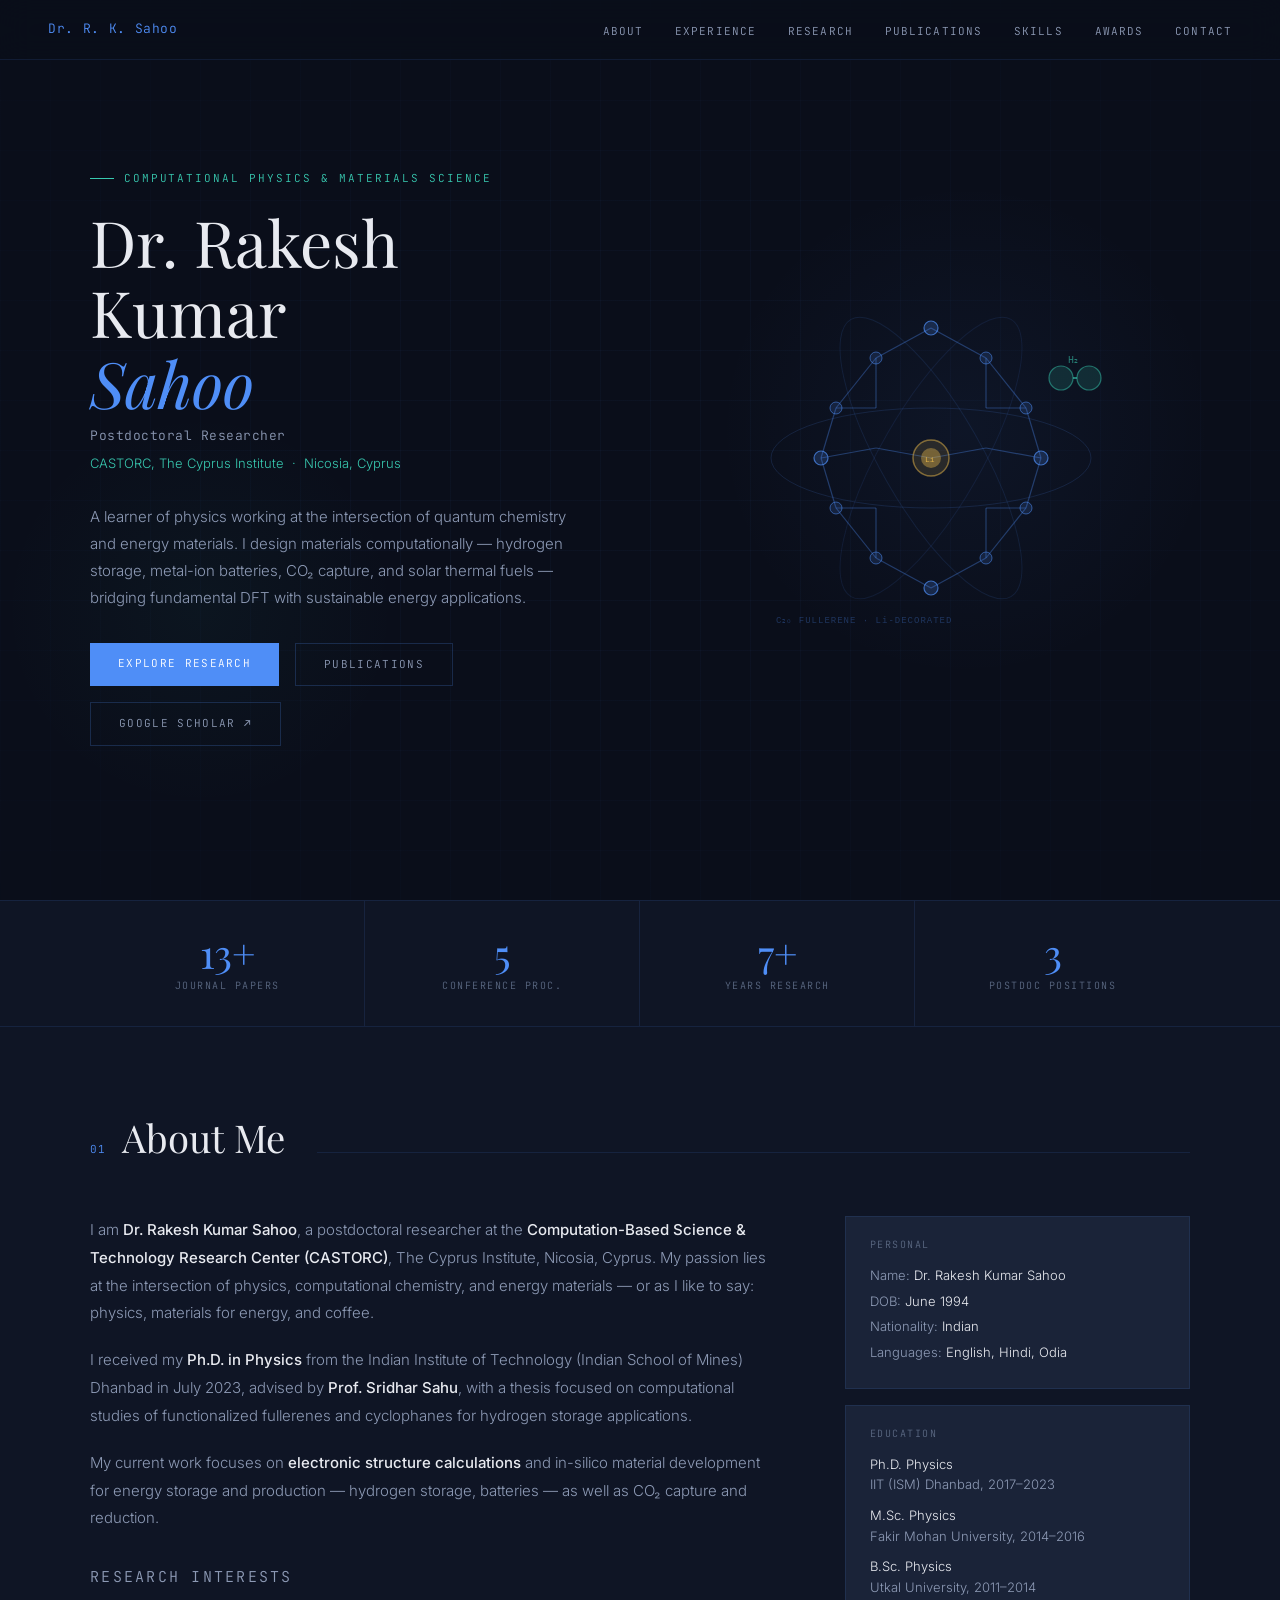
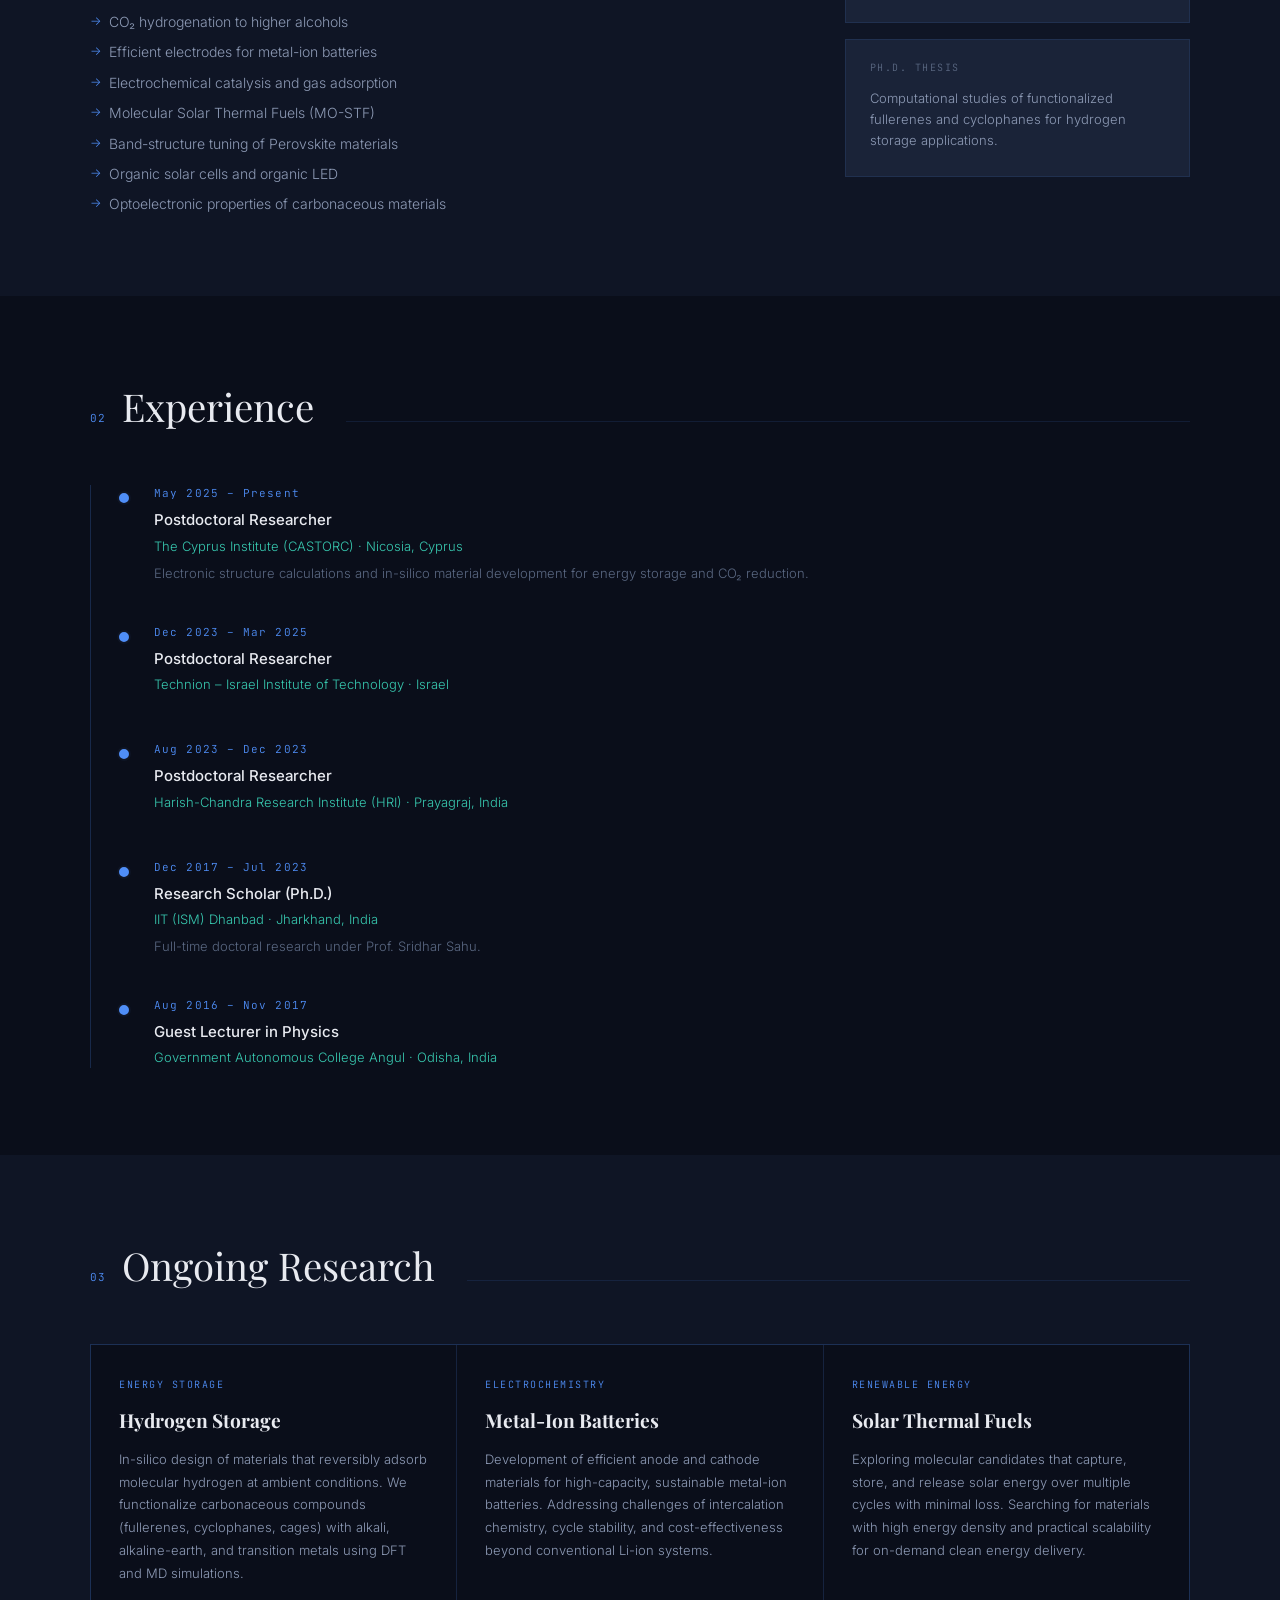
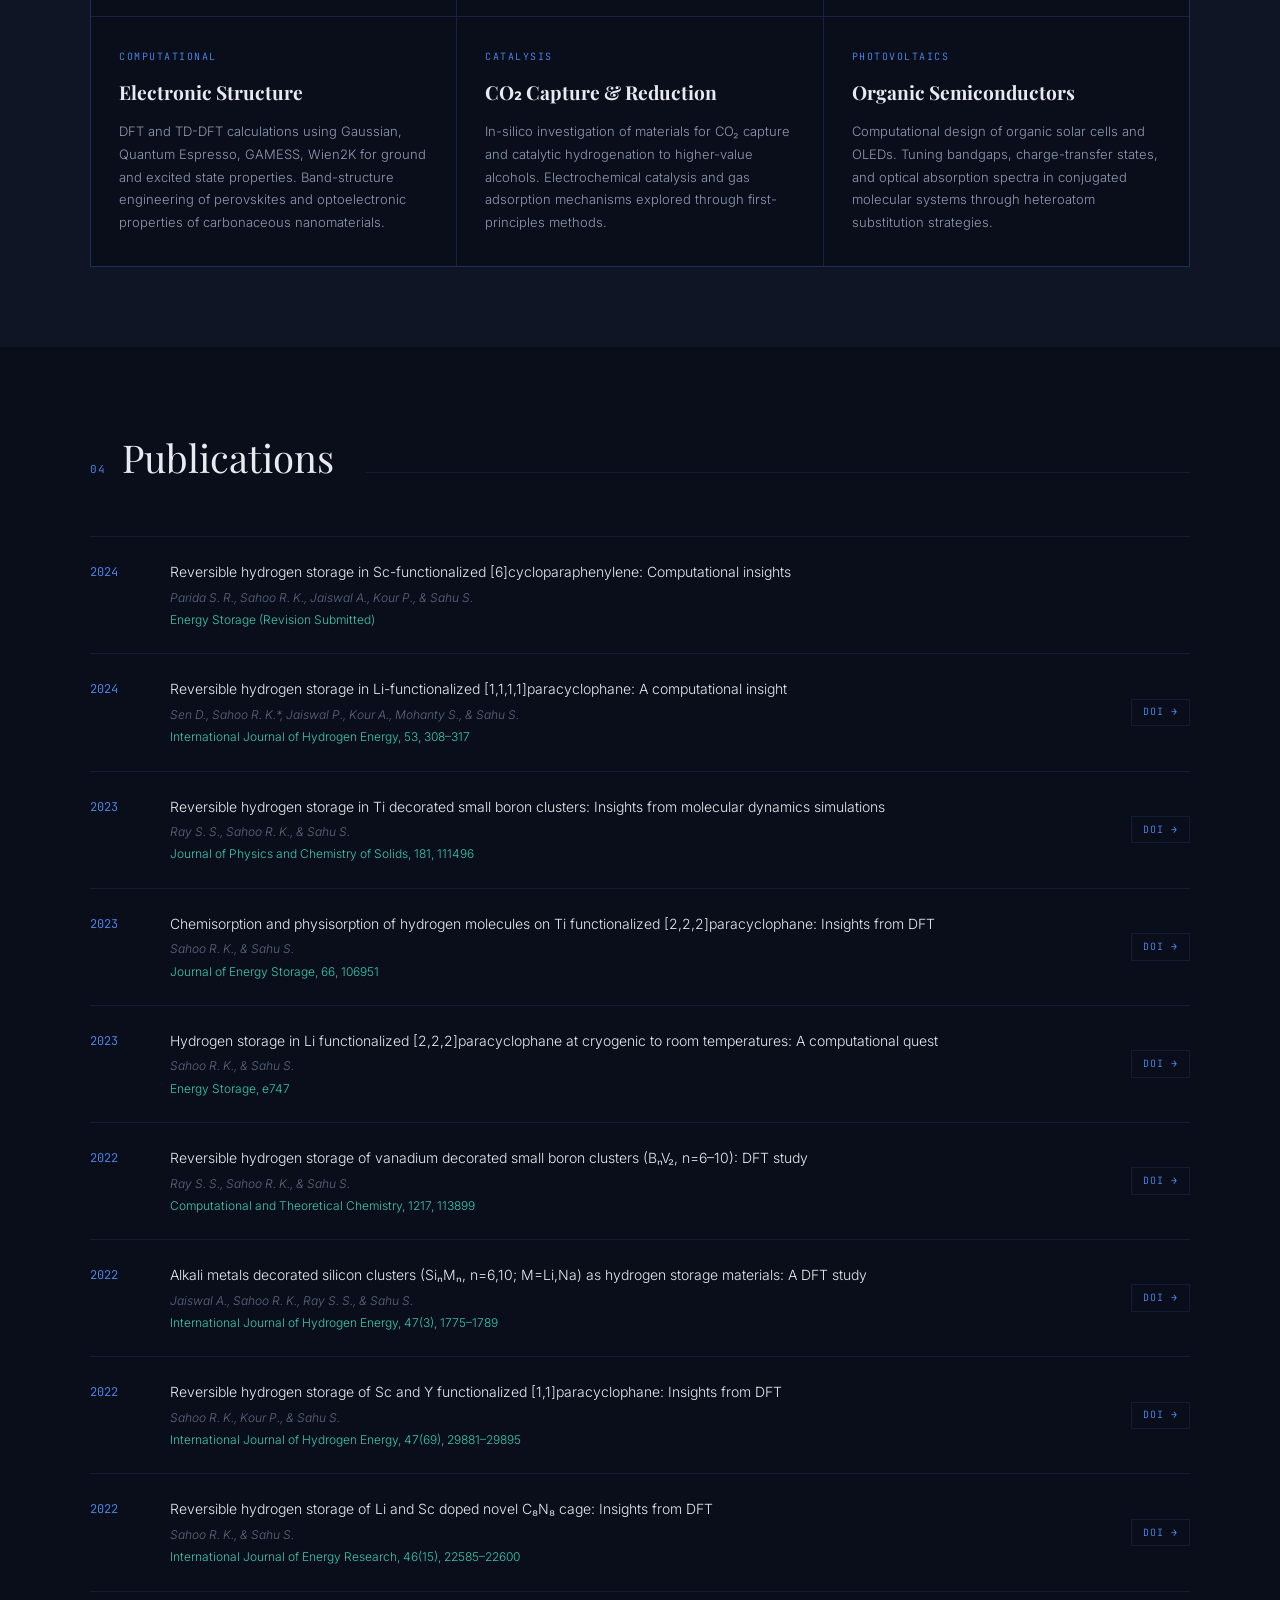
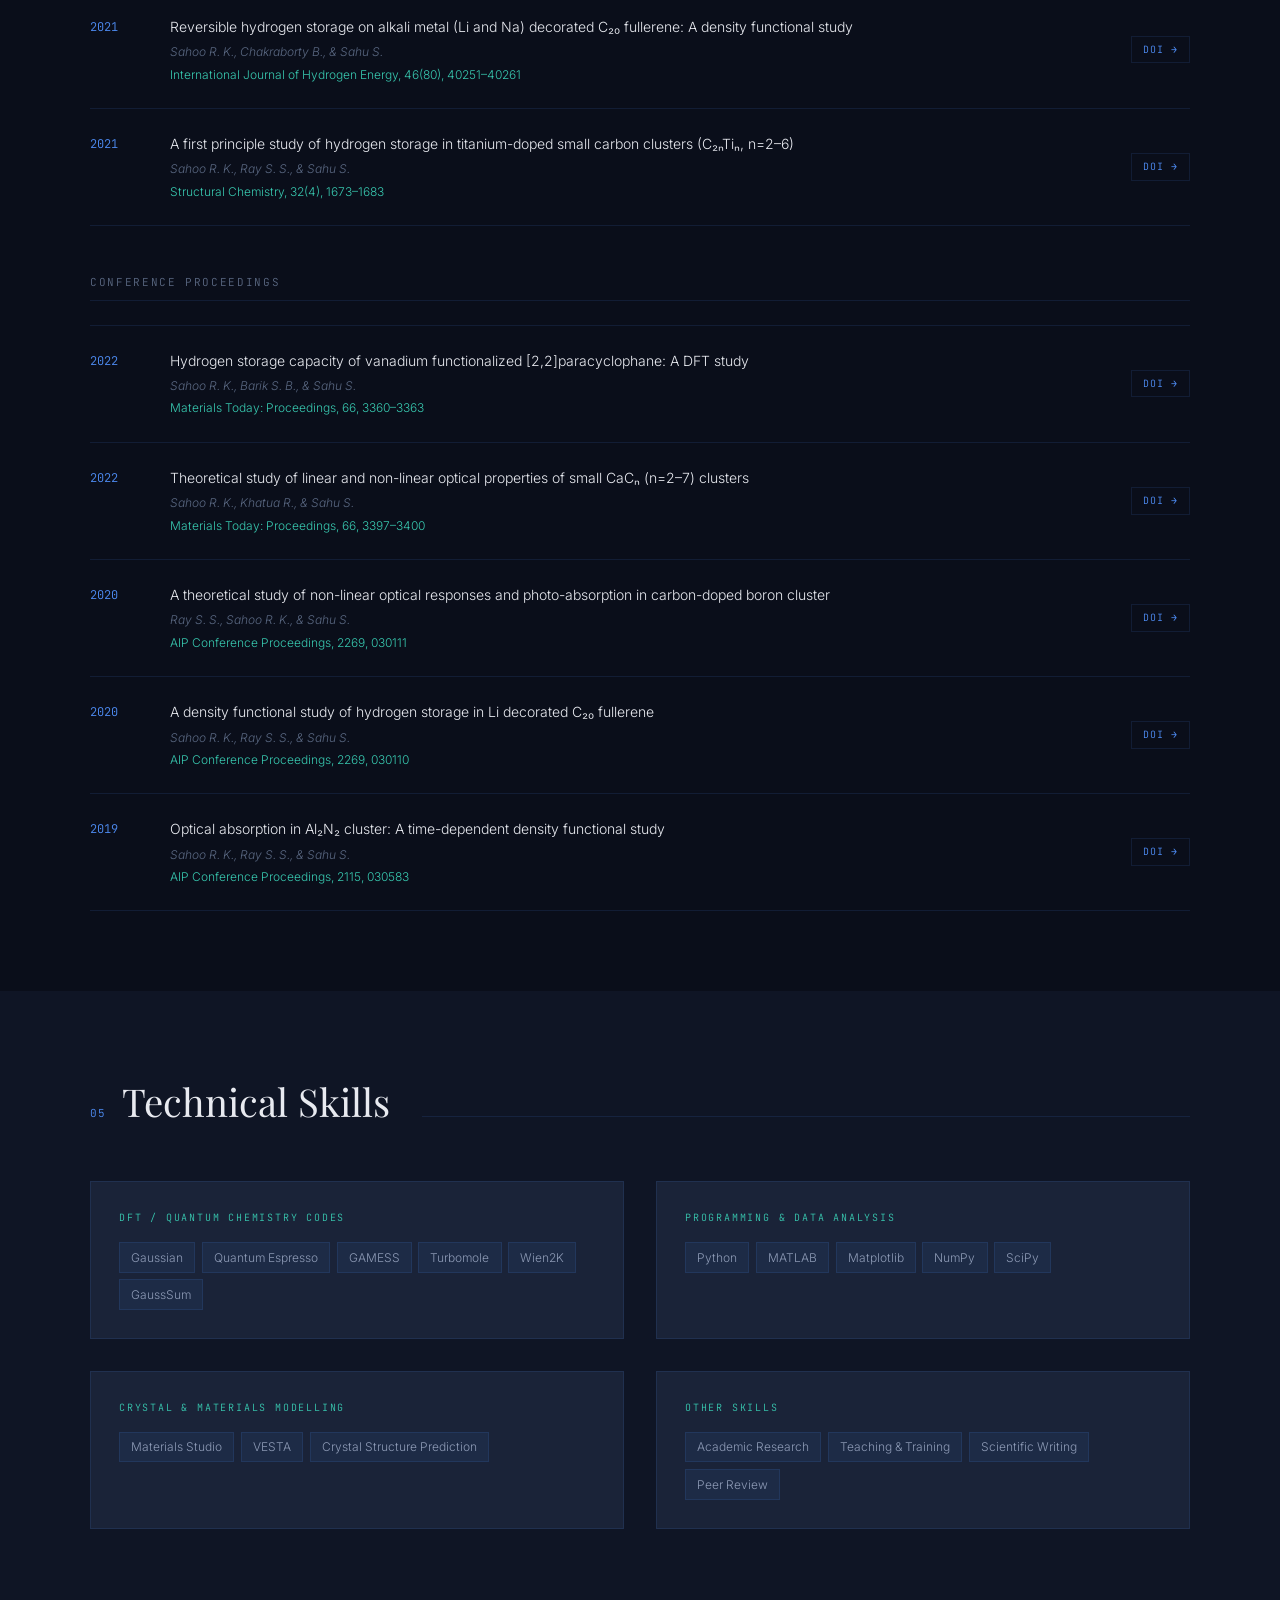
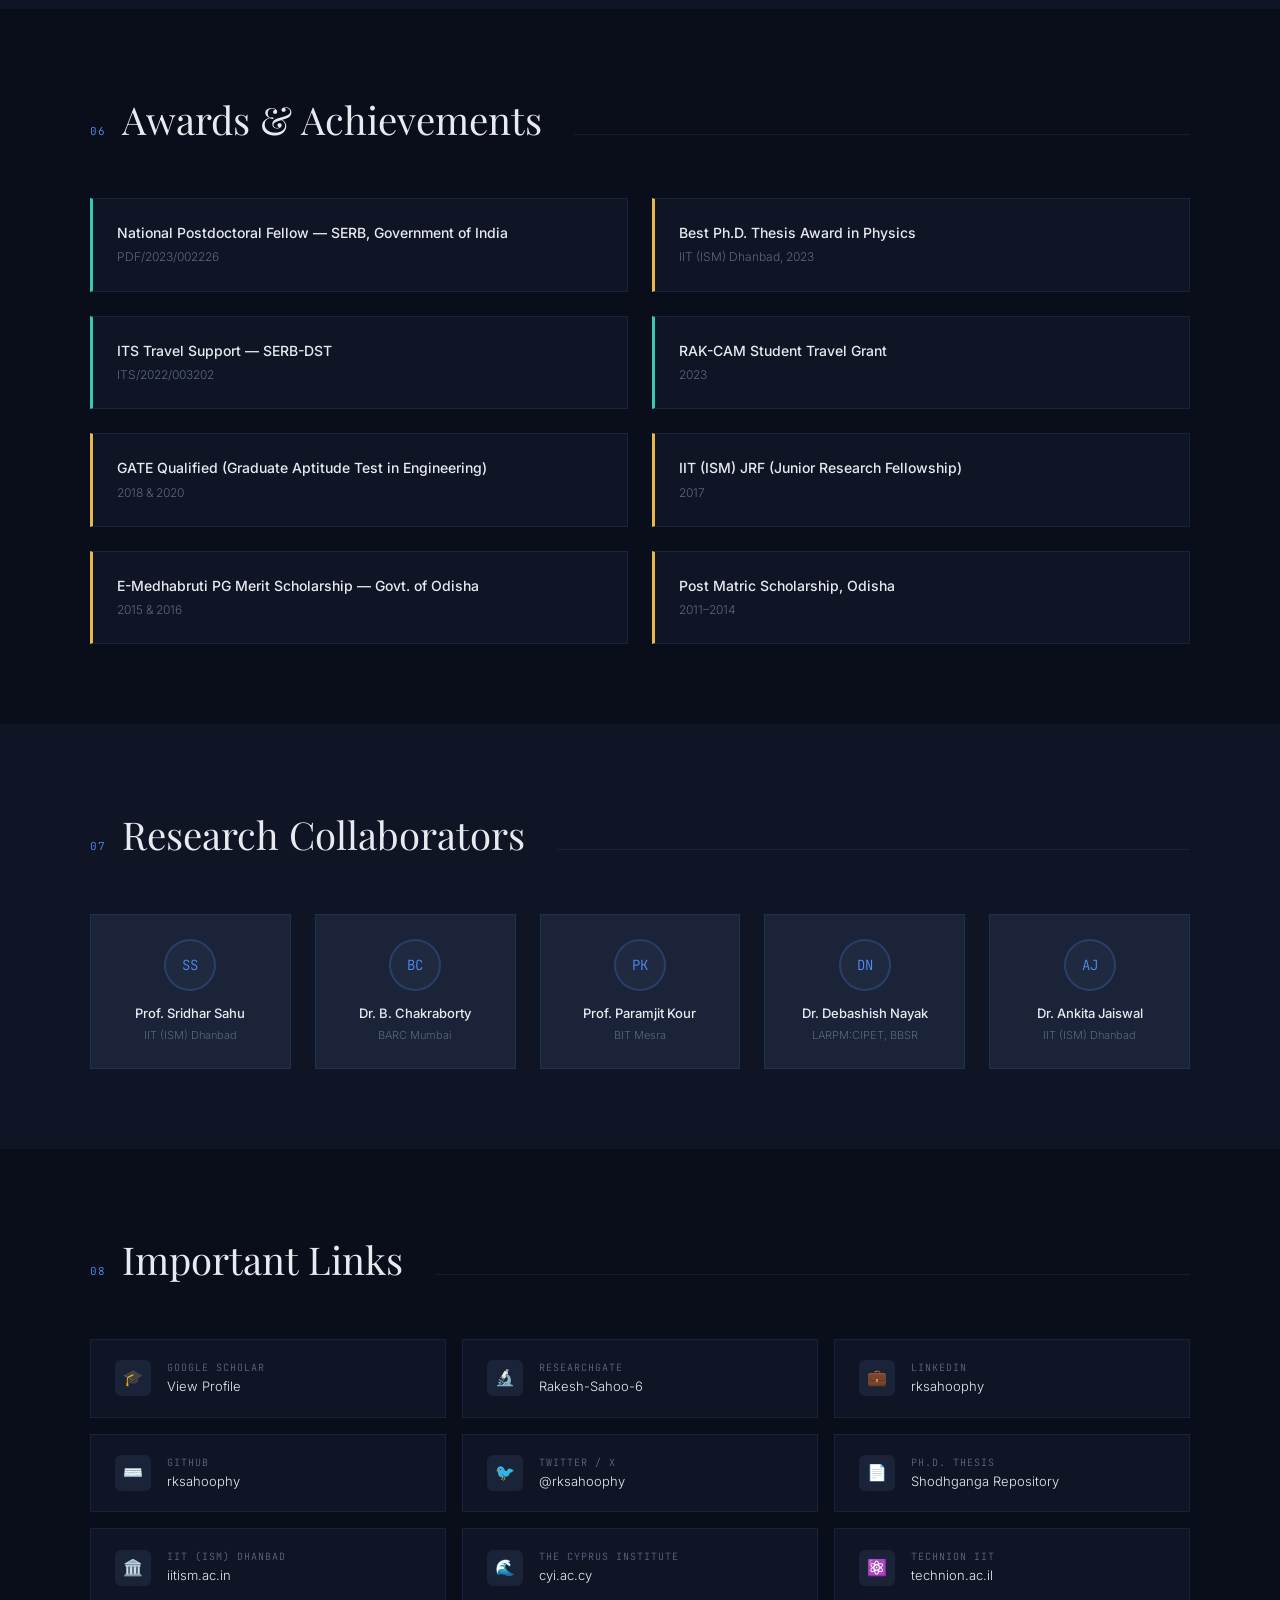
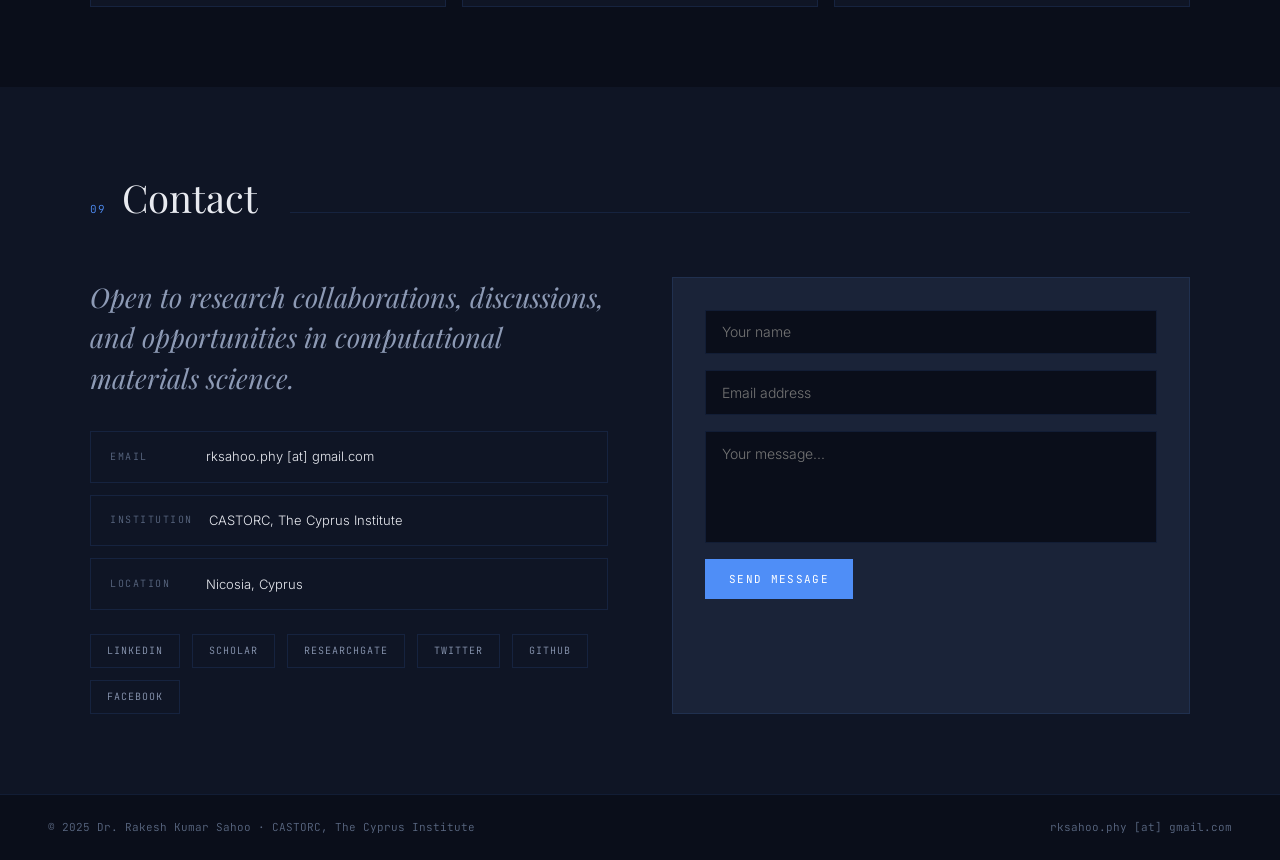
==== index.html @ b25cf225 "Add personal website Add personal website" ====
<!DOCTYPE html>
<html lang="en">
<head>
<meta charset="UTF-8">
<meta name="viewport" content="width=device-width, initial-scale=1.0">
<title>Dr. Rakesh Kumar Sahoo — Computational Materials Scientist</title>
<link href="https://fonts.googleapis.com/css2?family=Playfair+Display:ital,wght@0,400;0,600;1,400&family=Inter:wght@300;400;500&family=JetBrains+Mono:wght@300;400&display=swap" rel="stylesheet">
<style>
:root {
  --bg: #0a0e1a;
  --bg2: #0f1525;
  --bg3: #141b2e;
  --surface: #1a2338;
  --surface2: #1f2940;
  --accent: #4f8ef7;
  --accent2: #38c9b0;
  --gold: #e8b84b;
  --text: #e8eaf0;
  --text2: #8d9ab5;
  --text3: #5a6882;
  --border: rgba(79,142,247,0.12);
  --border2: rgba(79,142,247,0.22);
  --serif: 'Playfair Display', Georgia, serif;
  --sans: 'Inter', sans-serif;
  --mono: 'JetBrains Mono', monospace;
}
* { margin:0; padding:0; box-sizing:border-box; }
html { scroll-behavior:smooth; }
body { background:var(--bg); color:var(--text); font-family:var(--sans); font-weight:300; overflow-x:hidden; line-height:1.6; }
nav {
  position:fixed; top:0; left:0; right:0; z-index:200;
  display:flex; align-items:center; justify-content:space-between;
  padding:0 3rem; height:60px;
  background:rgba(10,14,26,0.93); backdrop-filter:blur(16px);
  border-bottom:1px solid var(--border);
}
.nav-brand { font-family:var(--mono); font-size:13px; color:var(--accent); letter-spacing:0.05em; }
.nav-links { display:flex; gap:2rem; list-style:none; }
.nav-links a { font-family:var(--mono); font-size:11px; letter-spacing:0.1em; text-transform:uppercase; color:var(--text2); text-decoration:none; transition:color 0.2s; }
.nav-links a:hover { color:var(--accent); }
.hero { min-height:100vh; display:flex; align-items:center; padding:80px 3rem 4rem; position:relative; overflow:hidden; }
.hero::before { content:''; position:absolute; inset:0; background-image:linear-gradient(rgba(79,142,247,0.04) 1px,transparent 1px),linear-gradient(90deg,rgba(79,142,247,0.04) 1px,transparent 1px); background-size:50px 50px; mask-image:radial-gradient(ellipse 80% 80% at 50% 50%,black 20%,transparent 100%); }
.hero-glow { position:absolute; top:20%; right:5%; width:500px; height:500px; background:radial-gradient(circle,rgba(79,142,247,0.06) 0%,transparent 70%); pointer-events:none; }
.hero-glow2 { position:absolute; bottom:10%; left:0; width:400px; height:400px; background:radial-gradient(circle,rgba(56,201,176,0.04) 0%,transparent 70%); pointer-events:none; }
.hero-inner { max-width:1100px; margin:0 auto; width:100%; display:grid; grid-template-columns:1fr 1fr; gap:4rem; align-items:center; position:relative; z-index:2; }
.hero-tag { font-family:var(--mono); font-size:11px; color:var(--accent2); letter-spacing:0.18em; text-transform:uppercase; margin-bottom:1.2rem; display:flex; align-items:center; gap:0.6rem; }
.hero-tag::before { content:''; display:inline-block; width:24px; height:1px; background:var(--accent2); }
h1.hero-name { font-family:var(--serif); font-size:clamp(2.5rem,5vw,4rem); font-weight:400; line-height:1.1; margin-bottom:0.5rem; }
h1.hero-name span { color:var(--accent); font-style:italic; }
.hero-role { font-family:var(--mono); font-size:13px; color:var(--text2); margin-bottom:0.4rem; letter-spacing:0.04em; }
.hero-inst { font-size:13px; color:var(--accent2); margin-bottom:1.8rem; }
.hero-bio { font-size:15px; color:var(--text2); line-height:1.8; margin-bottom:2rem; max-width:480px; }
.hero-btns { display:flex; gap:1rem; flex-wrap:wrap; }
.btn { font-family:var(--mono); font-size:11px; letter-spacing:0.12em; text-transform:uppercase; padding:0.75rem 1.75rem; text-decoration:none; transition:all 0.2s; display:inline-block; }
.btn-fill { background:var(--accent); color:#fff; }
.btn-fill:hover { background:#3a7de8; }
.btn-outline { border:1px solid var(--border2); color:var(--text2); }
.btn-outline:hover { border-color:var(--accent); color:var(--accent); }
.hero-visual { display:flex; align-items:center; justify-content:center; }
.mol-svg { width:100%; max-width:420px; }
.stats { background:var(--bg2); border-top:1px solid var(--border); border-bottom:1px solid var(--border); }
.stats-inner { max-width:1100px; margin:0 auto; display:grid; grid-template-columns:repeat(4,1fr); }
.stat { padding:2rem 1.5rem; text-align:center; border-right:1px solid var(--border); }
.stat:last-child { border-right:none; }
.stat-n { font-family:var(--serif); font-size:2.5rem; font-weight:400; color:var(--accent); line-height:1; margin-bottom:0.3rem; }
.stat-l { font-family:var(--mono); font-size:10px; letter-spacing:0.15em; text-transform:uppercase; color:var(--text3); }
section { padding:5rem 3rem; }
.inner { max-width:1100px; margin:0 auto; }
.sec-head { display:flex; align-items:baseline; gap:1rem; margin-bottom:3rem; }
.sec-num { font-family:var(--mono); font-size:11px; color:var(--accent); letter-spacing:0.1em; }
.sec-title { font-family:var(--serif); font-size:clamp(1.8rem,3vw,2.5rem); font-weight:400; }
.sec-line { flex:1; height:1px; background:var(--border); margin-left:1rem; }
.about-grid { display:grid; grid-template-columns:2fr 1fr; gap:4rem; align-items:start; }
.about-text p { font-size:15px; color:var(--text2); line-height:1.85; margin-bottom:1.2rem; }
.about-text strong { color:var(--text); font-weight:500; }
.interests-title { font-family:var(--mono); font-size:11px; letter-spacing:0.15em; text-transform:uppercase; color:var(--accent2); margin:2rem 0 1rem; }
.interest-list { list-style:none; display:flex; flex-direction:column; gap:0.5rem; }
.interest-list li { font-size:14px; color:var(--text2); padding-left:1.2rem; position:relative; }
.interest-list li::before { content:'→'; position:absolute; left:0; color:var(--accent); font-size:12px; }
.about-cards { display:flex; flex-direction:column; gap:1rem; }
.info-card { background:var(--surface); border:1px solid var(--border); padding:1.25rem 1.5rem; }
.info-card-label { font-family:var(--mono); font-size:10px; letter-spacing:0.15em; text-transform:uppercase; color:var(--text3); margin-bottom:0.75rem; }
.info-card-item { font-size:13px; color:var(--text2); margin-bottom:0.3rem; }
.info-card-item span { color:var(--text); }
.timeline { position:relative; padding-left:2rem; }
.timeline::before { content:''; position:absolute; left:0; top:0; bottom:0; width:1px; background:var(--border2); }
.titem { position:relative; padding:0 0 2.5rem 2rem; }
.titem:last-child { padding-bottom:0; }
.titem::before { content:''; position:absolute; left:-5px; top:6px; width:10px; height:10px; border-radius:50%; background:var(--accent); border:2px solid var(--bg2); }
.titem-year { font-family:var(--mono); font-size:11px; color:var(--accent); letter-spacing:0.1em; margin-bottom:0.35rem; }
.titem-role { font-size:15px; font-weight:500; color:var(--text); margin-bottom:0.2rem; }
.titem-place { font-size:13px; color:var(--accent2); margin-bottom:0.4rem; }
.titem-detail { font-size:13px; color:var(--text3); }
.research-grid { display:grid; grid-template-columns:repeat(3,1fr); gap:1px; background:var(--border); border:1px solid var(--border); }
.rcard { background:var(--bg); padding:2rem 1.75rem; transition:background 0.2s; }
.rcard:hover { background:var(--bg2); }
.rcard-tag { font-family:var(--mono); font-size:10px; letter-spacing:0.15em; text-transform:uppercase; color:var(--accent); margin-bottom:0.75rem; }
.rcard-title { font-family:var(--serif); font-size:1.2rem; color:var(--text); margin-bottom:0.75rem; }
.rcard-body { font-size:13px; color:var(--text2); line-height:1.75; }
.pub-list { display:flex; flex-direction:column; border-top:1px solid var(--border); }
.pub-item { display:grid; grid-template-columns:56px 1fr auto; gap:1.5rem; align-items:start; padding:1.5rem 0; border-bottom:1px solid var(--border); transition:background 0.15s; }
.pub-item:hover { background:rgba(79,142,247,0.03); }
.pub-year { font-family:var(--mono); font-size:12px; color:var(--accent); padding-top:2px; }
.pub-title { font-size:14px; color:var(--text); line-height:1.5; margin-bottom:0.35rem; }
.pub-authors { font-size:12px; color:var(--text3); font-style:italic; margin-bottom:0.2rem; }
.pub-journal { font-size:12px; color:var(--accent2); }
.pub-doi { font-family:var(--mono); font-size:10px; letter-spacing:0.1em; text-transform:uppercase; color:var(--accent); text-decoration:none; border:1px solid var(--border); padding:0.3rem 0.7rem; white-space:nowrap; transition:all 0.2s; align-self:center; }
.pub-doi:hover { background:var(--accent); color:#fff; border-color:var(--accent); }
.conf-section { margin-top:3rem; }
.conf-section-title { font-family:var(--mono); font-size:11px; letter-spacing:0.15em; text-transform:uppercase; color:var(--text3); margin-bottom:1.5rem; padding-bottom:0.5rem; border-bottom:1px solid var(--border); }
.skills-grid { display:grid; grid-template-columns:repeat(2,1fr); gap:2rem; }
.skill-group { background:var(--surface); border:1px solid var(--border); padding:1.75rem; }
.sg-label { font-family:var(--mono); font-size:10px; letter-spacing:0.18em; text-transform:uppercase; color:var(--accent2); margin-bottom:1rem; }
.sg-tags { display:flex; flex-wrap:wrap; gap:0.4rem; }
.sg-tag { font-size:12px; color:var(--text2); background:rgba(79,142,247,0.07); border:1px solid var(--border); padding:0.3rem 0.7rem; }
.awards-grid { display:grid; grid-template-columns:repeat(2,1fr); gap:1.5rem; }
.award-card { background:var(--bg2); border:1px solid var(--border); border-left:3px solid var(--gold); padding:1.5rem; }
.award-card.grant { border-left-color:var(--accent2); }
.award-title { font-size:14px; font-weight:500; color:var(--text); margin-bottom:0.3rem; line-height:1.4; }
.award-sub { font-size:12px; color:var(--text3); }
.collab-grid { display:grid; grid-template-columns:repeat(5,1fr); gap:1.5rem; }
.collab-card { background:var(--surface); border:1px solid var(--border); padding:1.5rem 1rem; text-align:center; transition:border-color 0.2s; }
.collab-card:hover { border-color:var(--accent); }
.collab-avatar { width:52px; height:52px; border-radius:50%; background:var(--surface2); border:2px solid var(--border2); display:flex; align-items:center; justify-content:center; margin:0 auto 0.75rem; font-family:var(--mono); font-size:14px; color:var(--accent); }
.collab-name { font-size:13px; font-weight:500; color:var(--text); margin-bottom:0.2rem; }
.collab-inst { font-size:11px; color:var(--text3); }
.links-grid { display:grid; grid-template-columns:repeat(3,1fr); gap:1rem; }
.link-card { background:var(--bg2); border:1px solid var(--border); padding:1.25rem 1.5rem; text-decoration:none; display:flex; align-items:center; gap:1rem; transition:all 0.2s; }
.link-card:hover { border-color:var(--accent); background:rgba(79,142,247,0.04); }
.link-icon { width:36px; height:36px; border-radius:6px; background:var(--surface); display:flex; align-items:center; justify-content:center; font-size:16px; flex-shrink:0; }
.link-label { font-family:var(--mono); font-size:10px; letter-spacing:0.1em; text-transform:uppercase; color:var(--text3); }
.link-val { font-size:13px; color:var(--text); }
.contact-grid { display:grid; grid-template-columns:1fr 1fr; gap:4rem; }
.contact-tagline { font-family:var(--serif); font-size:1.7rem; font-style:italic; color:var(--text2); line-height:1.5; margin-bottom:2rem; }
.contact-items { display:flex; flex-direction:column; gap:0.75rem; }
.ci { display:flex; align-items:center; gap:1rem; padding:0.9rem 1.2rem; border:1px solid var(--border); }
.ci-label { font-family:var(--mono); font-size:10px; letter-spacing:0.15em; text-transform:uppercase; color:var(--text3); min-width:80px; }
.ci-val { font-size:13px; color:var(--text); }
.social-row { display:flex; gap:0.75rem; margin-top:1.5rem; flex-wrap:wrap; }
.soc-btn { font-family:var(--mono); font-size:10px; letter-spacing:0.1em; text-transform:uppercase; padding:0.5rem 1rem; border:1px solid var(--border); color:var(--text2); text-decoration:none; transition:all 0.2s; }
.soc-btn:hover { border-color:var(--accent); color:var(--accent); }
footer { background:var(--bg); border-top:1px solid var(--border); padding:1.5rem 3rem; display:flex; justify-content:space-between; align-items:center; }
.footer-text { font-family:var(--mono); font-size:11px; color:var(--text3); }
@media(max-width:900px) {
  nav { padding:0 1.5rem; }
  .nav-links { display:none; }
  .hero { padding:80px 1.5rem 3rem; }
  .hero-inner { grid-template-columns:1fr; }
  .hero-visual { display:none; }
  .stats-inner { grid-template-columns:repeat(2,1fr); }
  .stat { border-right:none; border-bottom:1px solid var(--border); }
  section { padding:3.5rem 1.5rem; }
  .about-grid,.research-grid,.skills-grid,.awards-grid,.contact-grid { grid-template-columns:1fr; }
  .collab-grid { grid-template-columns:repeat(2,1fr); }
  .links-grid { grid-template-columns:1fr 1fr; }
  .pub-item { grid-template-columns:1fr; gap:0.4rem; }
  footer { flex-direction:column; gap:0.5rem; text-align:center; padding:1.5rem; }
}
</style>
</head>
<body>

<nav>
  <div class="nav-brand">Dr. R. K. Sahoo</div>
  <ul class="nav-links">
    <li><a href="#about">About</a></li>
    <li><a href="#experience">Experience</a></li>
    <li><a href="#research">Research</a></li>
    <li><a href="#publications">Publications</a></li>
    <li><a href="#skills">Skills</a></li>
    <li><a href="#awards">Awards</a></li>
    <li><a href="#contact">Contact</a></li>
  </ul>
</nav>

<section class="hero">
  <div class="hero-glow"></div>
  <div class="hero-glow2"></div>
  <div class="hero-inner">
    <div>
      <div class="hero-tag">Computational Physics &amp; Materials Science</div>
      <h1 class="hero-name">Dr. Rakesh Kumar<br><span>Sahoo</span></h1>
      <p class="hero-role">Postdoctoral Researcher</p>
      <p class="hero-inst">CASTORC, The Cyprus Institute &nbsp;·&nbsp; Nicosia, Cyprus</p>
      <p class="hero-bio">A learner of physics working at the intersection of quantum chemistry and energy materials. I design materials computationally — hydrogen storage, metal-ion batteries, CO₂ capture, and solar thermal fuels — bridging fundamental DFT with sustainable energy applications.</p>
      <div class="hero-btns">
        <a href="#research" class="btn btn-fill">Explore Research</a>
        <a href="#publications" class="btn btn-outline">Publications</a>
        <a href="https://scholar.google.com/citations?user=6tgTCVIAAAAJ&hl=en" target="_blank" class="btn btn-outline">Google Scholar ↗</a>
      </div>
    </div>
    <div class="hero-visual">
      <svg class="mol-svg" viewBox="0 0 420 420" fill="none" xmlns="http://www.w3.org/2000/svg">
        <ellipse cx="210" cy="210" rx="160" ry="50" stroke="rgba(79,142,247,0.15)" stroke-width="1" transform="rotate(0,210,210)"/>
        <ellipse cx="210" cy="210" rx="160" ry="50" stroke="rgba(79,142,247,0.12)" stroke-width="1" transform="rotate(60,210,210)"/>
        <ellipse cx="210" cy="210" rx="160" ry="50" stroke="rgba(79,142,247,0.1)" stroke-width="1" transform="rotate(120,210,210)"/>
        <g stroke="rgba(79,142,247,0.35)" stroke-width="1.2">
          <line x1="210" y1="80" x2="155" y2="110"/><line x1="210" y1="80" x2="265" y2="110"/>
          <line x1="155" y1="110" x2="115" y2="160"/><line x1="265" y1="110" x2="305" y2="160"/>
          <line x1="115" y1="160" x2="100" y2="210"/><line x1="305" y1="160" x2="320" y2="210"/>
          <line x1="100" y1="210" x2="115" y2="260"/><line x1="320" y1="210" x2="305" y2="260"/>
          <line x1="115" y1="260" x2="155" y2="310"/><line x1="305" y1="260" x2="265" y2="310"/>
          <line x1="155" y1="310" x2="210" y2="340"/><line x1="265" y1="310" x2="210" y2="340"/>
          <line x1="155" y1="110" x2="155" y2="160"/><line x1="265" y1="110" x2="265" y2="160"/>
          <line x1="115" y1="160" x2="155" y2="160"/><line x1="265" y1="160" x2="305" y2="160"/>
          <line x1="100" y1="210" x2="155" y2="200"/><line x1="320" y1="210" x2="265" y2="200"/>
          <line x1="155" y1="200" x2="210" y2="210"/><line x1="265" y1="200" x2="210" y2="210"/>
          <line x1="115" y1="260" x2="155" y2="260"/><line x1="265" y1="260" x2="305" y2="260"/>
          <line x1="155" y1="260" x2="155" y2="310"/><line x1="265" y1="260" x2="265" y2="310"/>
        </g>
        <circle cx="340" cy="130" r="12" fill="rgba(56,201,176,0.15)" stroke="rgba(56,201,176,0.5)" stroke-width="1.2"/>
        <circle cx="368" cy="130" r="12" fill="rgba(56,201,176,0.15)" stroke="rgba(56,201,176,0.5)" stroke-width="1.2"/>
        <line x1="352" y1="130" x2="356" y2="130" stroke="rgba(56,201,176,0.6)" stroke-width="2"/>
        <text x="347" y="115" font-family="monospace" font-size="10" fill="rgba(56,201,176,0.6)">H₂</text>
        <circle cx="210" cy="80" r="7" fill="rgba(79,142,247,0.2)" stroke="rgba(79,142,247,0.7)" stroke-width="1.2"/>
        <circle cx="155" cy="110" r="6" fill="rgba(79,142,247,0.15)" stroke="rgba(79,142,247,0.55)" stroke-width="1"/>
        <circle cx="265" cy="110" r="6" fill="rgba(79,142,247,0.15)" stroke="rgba(79,142,247,0.55)" stroke-width="1"/>
        <circle cx="115" cy="160" r="6" fill="rgba(79,142,247,0.15)" stroke="rgba(79,142,247,0.55)" stroke-width="1"/>
        <circle cx="305" cy="160" r="6" fill="rgba(79,142,247,0.15)" stroke="rgba(79,142,247,0.55)" stroke-width="1"/>
        <circle cx="100" cy="210" r="7" fill="rgba(79,142,247,0.2)" stroke="rgba(79,142,247,0.7)" stroke-width="1.2"/>
        <circle cx="320" cy="210" r="7" fill="rgba(79,142,247,0.2)" stroke="rgba(79,142,247,0.7)" stroke-width="1.2"/>
        <circle cx="115" cy="260" r="6" fill="rgba(79,142,247,0.15)" stroke="rgba(79,142,247,0.55)" stroke-width="1"/>
        <circle cx="305" cy="260" r="6" fill="rgba(79,142,247,0.15)" stroke="rgba(79,142,247,0.55)" stroke-width="1"/>
        <circle cx="155" cy="310" r="6" fill="rgba(79,142,247,0.15)" stroke="rgba(79,142,247,0.55)" stroke-width="1"/>
        <circle cx="265" cy="310" r="6" fill="rgba(79,142,247,0.15)" stroke="rgba(79,142,247,0.55)" stroke-width="1"/>
        <circle cx="210" cy="340" r="7" fill="rgba(79,142,247,0.2)" stroke="rgba(79,142,247,0.7)" stroke-width="1.2"/>
        <circle cx="210" cy="210" r="18" fill="rgba(232,184,75,0.12)" stroke="rgba(232,184,75,0.5)" stroke-width="1.5"/>
        <circle cx="210" cy="210" r="10" fill="rgba(232,184,75,0.4)"/>
        <text x="204" y="214" font-family="monospace" font-size="8" fill="rgba(232,184,75,0.9)">Li</text>
        <text x="55" y="375" font-family="monospace" font-size="9" fill="rgba(79,142,247,0.3)" letter-spacing="1">C₂₀ FULLERENE · Li-DECORATED</text>
      </svg>
    </div>
  </div>
</section>

<div class="stats">
  <div class="stats-inner">
    <div class="stat"><div class="stat-n">13+</div><div class="stat-l">Journal Papers</div></div>
    <div class="stat"><div class="stat-n">5</div><div class="stat-l">Conference Proc.</div></div>
    <div class="stat"><div class="stat-n">7+</div><div class="stat-l">Years Research</div></div>
    <div class="stat"><div class="stat-n">3</div><div class="stat-l">Postdoc Positions</div></div>
  </div>
</div>

<section id="about" style="background:var(--bg2);">
  <div class="inner">
    <div class="sec-head"><span class="sec-num">01</span><h2 class="sec-title">About Me</h2><span class="sec-line"></span></div>
    <div class="about-grid">
      <div class="about-text">
        <p>I am <strong>Dr. Rakesh Kumar Sahoo</strong>, a postdoctoral researcher at the <strong>Computation-Based Science &amp; Technology Research Center (CASTORC)</strong>, The Cyprus Institute, Nicosia, Cyprus. My passion lies at the intersection of physics, computational chemistry, and energy materials — or as I like to say: physics, materials for energy, and coffee.</p>
        <p>I received my <strong>Ph.D. in Physics</strong> from the Indian Institute of Technology (Indian School of Mines) Dhanbad in July 2023, advised by <strong>Prof. Sridhar Sahu</strong>, with a thesis focused on computational studies of functionalized fullerenes and cyclophanes for hydrogen storage applications.</p>
        <p>My current work focuses on <strong>electronic structure calculations</strong> and in-silico material development for energy storage and production — hydrogen storage, batteries — as well as CO₂ capture and reduction.</p>
        <p class="interests-title">Research Interests</p>
        <ul class="interest-list">
          <li>CO₂ hydrogenation to higher alcohols</li>
          <li>Efficient electrodes for metal-ion batteries</li>
          <li>Electrochemical catalysis and gas adsorption</li>
          <li>Molecular Solar Thermal Fuels (MO-STF)</li>
          <li>Band-structure tuning of Perovskite materials</li>
          <li>Organic solar cells and organic LED</li>
          <li>Optoelectronic properties of carbonaceous materials</li>
        </ul>
      </div>
      <div class="about-cards">
        <div class="info-card">
          <div class="info-card-label">Personal</div>
          <div class="info-card-item">Name: <span>Dr. Rakesh Kumar Sahoo</span></div>
          <div class="info-card-item">DOB: <span>June 1994</span></div>
          <div class="info-card-item">Nationality: <span>Indian</span></div>
          <div class="info-card-item">Languages: <span>English, Hindi, Odia</span></div>
        </div>
        <div class="info-card">
          <div class="info-card-label">Education</div>
          <div class="info-card-item" style="margin-bottom:0.6rem;"><span>Ph.D. Physics</span><br>IIT (ISM) Dhanbad, 2017–2023</div>
          <div class="info-card-item" style="margin-bottom:0.6rem;"><span>M.Sc. Physics</span><br>Fakir Mohan University, 2014–2016</div>
          <div class="info-card-item"><span>B.Sc. Physics</span><br>Utkal University, 2011–2014</div>
        </div>
        <div class="info-card">
          <div class="info-card-label">Ph.D. Thesis</div>
          <div class="info-card-item" style="color:var(--text2);line-height:1.6;font-size:13px;">Computational studies of functionalized fullerenes and cyclophanes for hydrogen storage applications.</div>
        </div>
      </div>
    </div>
  </div>
</section>

<section id="experience" style="background:var(--bg);">
  <div class="inner">
    <div class="sec-head"><span class="sec-num">02</span><h2 class="sec-title">Experience</h2><span class="sec-line"></span></div>
    <div class="timeline">
      <div class="titem">
        <div class="titem-year">May 2025 – Present</div>
        <div class="titem-role">Postdoctoral Researcher</div>
        <div class="titem-place">The Cyprus Institute (CASTORC) · Nicosia, Cyprus</div>
        <div class="titem-detail">Electronic structure calculations and in-silico material development for energy storage and CO₂ reduction.</div>
      </div>
      <div class="titem">
        <div class="titem-year">Dec 2023 – Mar 2025</div>
        <div class="titem-role">Postdoctoral Researcher</div>
        <div class="titem-place">Technion – Israel Institute of Technology · Israel</div>
      </div>
      <div class="titem">
        <div class="titem-year">Aug 2023 – Dec 2023</div>
        <div class="titem-role">Postdoctoral Researcher</div>
        <div class="titem-place">Harish-Chandra Research Institute (HRI) · Prayagraj, India</div>
      </div>
      <div class="titem">
        <div class="titem-year">Dec 2017 – Jul 2023</div>
        <div class="titem-role">Research Scholar (Ph.D.)</div>
        <div class="titem-place">IIT (ISM) Dhanbad · Jharkhand, India</div>
        <div class="titem-detail">Full-time doctoral research under Prof. Sridhar Sahu.</div>
      </div>
      <div class="titem">
        <div class="titem-year">Aug 2016 – Nov 2017</div>
        <div class="titem-role">Guest Lecturer in Physics</div>
        <div class="titem-place">Government Autonomous College Angul · Odisha, India</div>
      </div>
    </div>
  </div>
</section>

<section id="research" style="background:var(--bg2);">
  <div class="inner">
    <div class="sec-head"><span class="sec-num">03</span><h2 class="sec-title">Ongoing Research</h2><span class="sec-line"></span></div>
    <div class="research-grid">
      <div class="rcard">
        <div class="rcard-tag">Energy Storage</div>
        <h3 class="rcard-title">Hydrogen Storage</h3>
        <p class="rcard-body">In-silico design of materials that reversibly adsorb molecular hydrogen at ambient conditions. We functionalize carbonaceous compounds (fullerenes, cyclophanes, cages) with alkali, alkaline-earth, and transition metals using DFT and MD simulations.</p>
      </div>
      <div class="rcard">
        <div class="rcard-tag">Electrochemistry</div>
        <h3 class="rcard-title">Metal-Ion Batteries</h3>
        <p class="rcard-body">Development of efficient anode and cathode materials for high-capacity, sustainable metal-ion batteries. Addressing challenges of intercalation chemistry, cycle stability, and cost-effectiveness beyond conventional Li-ion systems.</p>
      </div>
      <div class="rcard">
        <div class="rcard-tag">Renewable Energy</div>
        <h3 class="rcard-title">Solar Thermal Fuels</h3>
        <p class="rcard-body">Exploring molecular candidates that capture, store, and release solar energy over multiple cycles with minimal loss. Searching for materials with high energy density and practical scalability for on-demand clean energy delivery.</p>
      </div>
      <div class="rcard">
        <div class="rcard-tag">Computational</div>
        <h3 class="rcard-title">Electronic Structure</h3>
        <p class="rcard-body">DFT and TD-DFT calculations using Gaussian, Quantum Espresso, GAMESS, Wien2K for ground and excited state properties. Band-structure engineering of perovskites and optoelectronic properties of carbonaceous nanomaterials.</p>
      </div>
      <div class="rcard">
        <div class="rcard-tag">Catalysis</div>
        <h3 class="rcard-title">CO₂ Capture &amp; Reduction</h3>
        <p class="rcard-body">In-silico investigation of materials for CO₂ capture and catalytic hydrogenation to higher-value alcohols. Electrochemical catalysis and gas adsorption mechanisms explored through first-principles methods.</p>
      </div>
      <div class="rcard">
        <div class="rcard-tag">Photovoltaics</div>
        <h3 class="rcard-title">Organic Semiconductors</h3>
        <p class="rcard-body">Computational design of organic solar cells and OLEDs. Tuning bandgaps, charge-transfer states, and optical absorption spectra in conjugated molecular systems through heteroatom substitution strategies.</p>
      </div>
    </div>
  </div>
</section>

<section id="publications" style="background:var(--bg);">
  <div class="inner">
    <div class="sec-head"><span class="sec-num">04</span><h2 class="sec-title">Publications</h2><span class="sec-line"></span></div>
    <div class="pub-list">
      <div class="pub-item">
        <span class="pub-year">2024</span>
        <div><p class="pub-title">Reversible hydrogen storage in Sc-functionalized [6]cycloparaphenylene: Computational insights</p><p class="pub-authors">Parida S. R., Sahoo R. K., Jaiswal A., Kour P., &amp; Sahu S.</p><p class="pub-journal">Energy Storage (Revision Submitted)</p></div>
      </div>
      <div class="pub-item">
        <span class="pub-year">2024</span>
        <div><p class="pub-title">Reversible hydrogen storage in Li-functionalized [1,1,1,1]paracyclophane: A computational insight</p><p class="pub-authors">Sen D., Sahoo R. K.*, Jaiswal P., Kour A., Mohanty S., &amp; Sahu S.</p><p class="pub-journal">International Journal of Hydrogen Energy, 53, 308–317</p></div>
        <a href="https://doi.org/10.1016/j.ijhydene.2023.10.228" target="_blank" class="pub-doi">DOI →</a>
      </div>
      <div class="pub-item">
        <span class="pub-year">2023</span>
        <div><p class="pub-title">Reversible hydrogen storage in Ti decorated small boron clusters: Insights from molecular dynamics simulations</p><p class="pub-authors">Ray S. S., Sahoo R. K., &amp; Sahu S.</p><p class="pub-journal">Journal of Physics and Chemistry of Solids, 181, 111496</p></div>
        <a href="https://doi.org/10.1016/j.jpcs.2023.111496" target="_blank" class="pub-doi">DOI →</a>
      </div>
      <div class="pub-item">
        <span class="pub-year">2023</span>
        <div><p class="pub-title">Chemisorption and physisorption of hydrogen molecules on Ti functionalized [2,2,2]paracyclophane: Insights from DFT</p><p class="pub-authors">Sahoo R. K., &amp; Sahu S.</p><p class="pub-journal">Journal of Energy Storage, 66, 106951</p></div>
        <a href="https://doi.org/10.1016/j.est.2023.106951" target="_blank" class="pub-doi">DOI →</a>
      </div>
      <div class="pub-item">
        <span class="pub-year">2023</span>
        <div><p class="pub-title">Hydrogen storage in Li functionalized [2,2,2]paracyclophane at cryogenic to room temperatures: A computational quest</p><p class="pub-authors">Sahoo R. K., &amp; Sahu S.</p><p class="pub-journal">Energy Storage, e747</p></div>
        <a href="https://doi.org/10.1002/est2.474" target="_blank" class="pub-doi">DOI →</a>
      </div>
      <div class="pub-item">
        <span class="pub-year">2022</span>
        <div><p class="pub-title">Reversible hydrogen storage of vanadium decorated small boron clusters (BₙV₂, n=6–10): DFT study</p><p class="pub-authors">Ray S. S., Sahoo R. K., &amp; Sahu S.</p><p class="pub-journal">Computational and Theoretical Chemistry, 1217, 113899</p></div>
        <a href="https://doi.org/10.1016/j.comptc.2022.113899" target="_blank" class="pub-doi">DOI →</a>
      </div>
      <div class="pub-item">
        <span class="pub-year">2022</span>
        <div><p class="pub-title">Alkali metals decorated silicon clusters (SiₙMₙ, n=6,10; M=Li,Na) as hydrogen storage materials: A DFT study</p><p class="pub-authors">Jaiswal A., Sahoo R. K., Ray S. S., &amp; Sahu S.</p><p class="pub-journal">International Journal of Hydrogen Energy, 47(3), 1775–1789</p></div>
        <a href="https://doi.org/10.1016/j.ijhydene.2021.10.228" target="_blank" class="pub-doi">DOI →</a>
      </div>
      <div class="pub-item">
        <span class="pub-year">2022</span>
        <div><p class="pub-title">Reversible hydrogen storage of Sc and Y functionalized [1,1]paracyclophane: Insights from DFT</p><p class="pub-authors">Sahoo R. K., Kour P., &amp; Sahu S.</p><p class="pub-journal">International Journal of Hydrogen Energy, 47(69), 29881–29895</p></div>
        <a href="https://doi.org/10.1016/j.ijhydene.2022.06.294" target="_blank" class="pub-doi">DOI →</a>
      </div>
      <div class="pub-item">
        <span class="pub-year">2022</span>
        <div><p class="pub-title">Reversible hydrogen storage of Li and Sc doped novel C₈N₈ cage: Insights from DFT</p><p class="pub-authors">Sahoo R. K., &amp; Sahu S.</p><p class="pub-journal">International Journal of Energy Research, 46(15), 22585–22600</p></div>
        <a href="https://doi.org/10.1002/er.8562" target="_blank" class="pub-doi">DOI →</a>
      </div>
      <div class="pub-item">
        <span class="pub-year">2021</span>
        <div><p class="pub-title">Reversible hydrogen storage on alkali metal (Li and Na) decorated C₂₀ fullerene: A density functional study</p><p class="pub-authors">Sahoo R. K., Chakraborty B., &amp; Sahu S.</p><p class="pub-journal">International Journal of Hydrogen Energy, 46(80), 40251–40261</p></div>
        <a href="https://doi.org/10.1016/j.ijhydene.2021.09.219" target="_blank" class="pub-doi">DOI →</a>
      </div>
      <div class="pub-item">
        <span class="pub-year">2021</span>
        <div><p class="pub-title">A first principle study of hydrogen storage in titanium-doped small carbon clusters (C₂ₙTiₙ, n=2–6)</p><p class="pub-authors">Sahoo R. K., Ray S. S., &amp; Sahu S.</p><p class="pub-journal">Structural Chemistry, 32(4), 1673–1683</p></div>
        <a href="https://doi.org/10.1007/s11224-020-01692-9" target="_blank" class="pub-doi">DOI →</a>
      </div>
    </div>
    <div class="conf-section">
      <div class="conf-section-title">Conference Proceedings</div>
      <div class="pub-list">
        <div class="pub-item">
          <span class="pub-year">2022</span>
          <div><p class="pub-title">Hydrogen storage capacity of vanadium functionalized [2,2]paracyclophane: A DFT study</p><p class="pub-authors">Sahoo R. K., Barik S. B., &amp; Sahu S.</p><p class="pub-journal">Materials Today: Proceedings, 66, 3360–3363</p></div>
          <a href="https://doi.org/10.1016/j.matpr.2022.07.125" target="_blank" class="pub-doi">DOI →</a>
        </div>
        <div class="pub-item">
          <span class="pub-year">2022</span>
          <div><p class="pub-title">Theoretical study of linear and non-linear optical properties of small CaCₙ (n=2–7) clusters</p><p class="pub-authors">Sahoo R. K., Khatua R., &amp; Sahu S.</p><p class="pub-journal">Materials Today: Proceedings, 66, 3397–3400</p></div>
          <a href="https://doi.org/10.1016/j.matpr.2022.07.304" target="_blank" class="pub-doi">DOI →</a>
        </div>
        <div class="pub-item">
          <span class="pub-year">2020</span>
          <div><p class="pub-title">A theoretical study of non-linear optical responses and photo-absorption in carbon-doped boron cluster</p><p class="pub-authors">Ray S. S., Sahoo R. K., &amp; Sahu S.</p><p class="pub-journal">AIP Conference Proceedings, 2269, 030111</p></div>
          <a href="https://doi.org/10.1063/5.0019812" target="_blank" class="pub-doi">DOI →</a>
        </div>
        <div class="pub-item">
          <span class="pub-year">2020</span>
          <div><p class="pub-title">A density functional study of hydrogen storage in Li decorated C₂₀ fullerene</p><p class="pub-authors">Sahoo R. K., Ray S. S., &amp; Sahu S.</p><p class="pub-journal">AIP Conference Proceedings, 2269, 030110</p></div>
          <a href="https://doi.org/10.1063/5.0019528" target="_blank" class="pub-doi">DOI →</a>
        </div>
        <div class="pub-item">
          <span class="pub-year">2019</span>
          <div><p class="pub-title">Optical absorption in Al₂N₂ cluster: A time-dependent density functional study</p><p class="pub-authors">Sahoo R. K., Ray S. S., &amp; Sahu S.</p><p class="pub-journal">AIP Conference Proceedings, 2115, 030583</p></div>
          <a href="https://doi.org/10.1063/1.5113422" target="_blank" class="pub-doi">DOI →</a>
        </div>
      </div>
    </div>
  </div>
</section>

<section id="skills" style="background:var(--bg2);">
  <div class="inner">
    <div class="sec-head"><span class="sec-num">05</span><h2 class="sec-title">Technical Skills</h2><span class="sec-line"></span></div>
    <div class="skills-grid">
      <div class="skill-group">
        <div class="sg-label">DFT / Quantum Chemistry Codes</div>
        <div class="sg-tags">
          <span class="sg-tag">Gaussian</span><span class="sg-tag">Quantum Espresso</span><span class="sg-tag">GAMESS</span><span class="sg-tag">Turbomole</span><span class="sg-tag">Wien2K</span><span class="sg-tag">GaussSum</span>
        </div>
      </div>
      <div class="skill-group">
        <div class="sg-label">Programming &amp; Data Analysis</div>
        <div class="sg-tags">
          <span class="sg-tag">Python</span><span class="sg-tag">MATLAB</span><span class="sg-tag">Matplotlib</span><span class="sg-tag">NumPy</span><span class="sg-tag">SciPy</span>
        </div>
      </div>
      <div class="skill-group">
        <div class="sg-label">Crystal &amp; Materials Modelling</div>
        <div class="sg-tags">
          <span class="sg-tag">Materials Studio</span><span class="sg-tag">VESTA</span><span class="sg-tag">Crystal Structure Prediction</span>
        </div>
      </div>
      <div class="skill-group">
        <div class="sg-label">Other Skills</div>
        <div class="sg-tags">
          <span class="sg-tag">Academic Research</span><span class="sg-tag">Teaching &amp; Training</span><span class="sg-tag">Scientific Writing</span><span class="sg-tag">Peer Review</span>
        </div>
      </div>
    </div>
  </div>
</section>

<section id="awards" style="background:var(--bg);">
  <div class="inner">
    <div class="sec-head"><span class="sec-num">06</span><h2 class="sec-title">Awards &amp; Achievements</h2><span class="sec-line"></span></div>
    <div class="awards-grid">
      <div class="award-card grant"><div class="award-title">National Postdoctoral Fellow — SERB, Government of India</div><div class="award-sub">PDF/2023/002226</div></div>
      <div class="award-card"><div class="award-title">Best Ph.D. Thesis Award in Physics</div><div class="award-sub">IIT (ISM) Dhanbad, 2023</div></div>
      <div class="award-card grant"><div class="award-title">ITS Travel Support — SERB-DST</div><div class="award-sub">ITS/2022/003202</div></div>
      <div class="award-card grant"><div class="award-title">RAK-CAM Student Travel Grant</div><div class="award-sub">2023</div></div>
      <div class="award-card"><div class="award-title">GATE Qualified (Graduate Aptitude Test in Engineering)</div><div class="award-sub">2018 &amp; 2020</div></div>
      <div class="award-card"><div class="award-title">IIT (ISM) JRF (Junior Research Fellowship)</div><div class="award-sub">2017</div></div>
      <div class="award-card"><div class="award-title">E-Medhabruti PG Merit Scholarship — Govt. of Odisha</div><div class="award-sub">2015 &amp; 2016</div></div>
      <div class="award-card"><div class="award-title">Post Matric Scholarship, Odisha</div><div class="award-sub">2011–2014</div></div>
    </div>
  </div>
</section>

<section id="collaborators" style="background:var(--bg2);">
  <div class="inner">
    <div class="sec-head"><span class="sec-num">07</span><h2 class="sec-title">Research Collaborators</h2><span class="sec-line"></span></div>
    <div class="collab-grid">
      <div class="collab-card"><div class="collab-avatar">SS</div><div class="collab-name">Prof. Sridhar Sahu</div><div class="collab-inst">IIT (ISM) Dhanbad</div></div>
      <div class="collab-card"><div class="collab-avatar">BC</div><div class="collab-name">Dr. B. Chakraborty</div><div class="collab-inst">BARC Mumbai</div></div>
      <div class="collab-card"><div class="collab-avatar">PK</div><div class="collab-name">Prof. Paramjit Kour</div><div class="collab-inst">BIT Mesra</div></div>
      <div class="collab-card"><div class="collab-avatar">DN</div><div class="collab-name">Dr. Debashish Nayak</div><div class="collab-inst">LARPM:CIPET, BBSR</div></div>
      <div class="collab-card"><div class="collab-avatar">AJ</div><div class="collab-name">Dr. Ankita Jaiswal</div><div class="collab-inst">IIT (ISM) Dhanbad</div></div>
    </div>
  </div>
</section>

<section id="links" style="background:var(--bg);">
  <div class="inner">
    <div class="sec-head"><span class="sec-num">08</span><h2 class="sec-title">Important Links</h2><span class="sec-line"></span></div>
    <div class="links-grid">
      <a href="https://scholar.google.com/citations?user=6tgTCVIAAAAJ&hl=en" target="_blank" class="link-card"><div class="link-icon">🎓</div><div><div class="link-label">Google Scholar</div><div class="link-val">View Profile</div></div></a>
      <a href="https://www.researchgate.net/profile/Rakesh-Sahoo-6" target="_blank" class="link-card"><div class="link-icon">🔬</div><div><div class="link-label">ResearchGate</div><div class="link-val">Rakesh-Sahoo-6</div></div></a>
      <a href="https://www.linkedin.com/in/rksahoophy/" target="_blank" class="link-card"><div class="link-icon">💼</div><div><div class="link-label">LinkedIn</div><div class="link-val">rksahoophy</div></div></a>
      <a href="https://github.com/rksahoophy" target="_blank" class="link-card"><div class="link-icon">⌨️</div><div><div class="link-label">GitHub</div><div class="link-val">rksahoophy</div></div></a>
      <a href="https://twitter.com/rksahoophy" target="_blank" class="link-card"><div class="link-icon">🐦</div><div><div class="link-label">Twitter / X</div><div class="link-val">@rksahoophy</div></div></a>
      <a href="http://hdl.handle.net/10603/510164" target="_blank" class="link-card"><div class="link-icon">📄</div><div><div class="link-label">Ph.D. Thesis</div><div class="link-val">Shodhganga Repository</div></div></a>
      <a href="https://www.iitism.ac.in/" target="_blank" class="link-card"><div class="link-icon">🏛️</div><div><div class="link-label">IIT (ISM) Dhanbad</div><div class="link-val">iitism.ac.in</div></div></a>
      <a href="https://www.cyi.ac.cy/" target="_blank" class="link-card"><div class="link-icon">🌊</div><div><div class="link-label">The Cyprus Institute</div><div class="link-val">cyi.ac.cy</div></div></a>
      <a href="https://www.technion.ac.il/" target="_blank" class="link-card"><div class="link-icon">⚛️</div><div><div class="link-label">Technion IIT</div><div class="link-val">technion.ac.il</div></div></a>
    </div>
  </div>
</section>

<section id="contact" style="background:var(--bg2);">
  <div class="inner">
    <div class="sec-head"><span class="sec-num">09</span><h2 class="sec-title">Contact</h2><span class="sec-line"></span></div>
    <div class="contact-grid">
      <div>
        <p class="contact-tagline">Open to research collaborations, discussions, and opportunities in computational materials science.</p>
        <div class="contact-items">
          <div class="ci"><span class="ci-label">Email</span><span class="ci-val">rksahoo.phy [at] gmail.com</span></div>
          <div class="ci"><span class="ci-label">Institution</span><span class="ci-val">CASTORC, The Cyprus Institute</span></div>
          <div class="ci"><span class="ci-label">Location</span><span class="ci-val">Nicosia, Cyprus</span></div>
        </div>
        <div class="social-row">
          <a href="https://www.linkedin.com/in/rksahoophy/" target="_blank" class="soc-btn">LinkedIn</a>
          <a href="https://scholar.google.com/citations?user=6tgTCVIAAAAJ&hl=en" target="_blank" class="soc-btn">Scholar</a>
          <a href="https://www.researchgate.net/profile/Rakesh-Sahoo-6" target="_blank" class="soc-btn">ResearchGate</a>
          <a href="https://twitter.com/rksahoophy" target="_blank" class="soc-btn">Twitter</a>
          <a href="https://github.com/rksahoophy" target="_blank" class="soc-btn">GitHub</a>
          <a href="https://www.facebook.com/rksahoo.phy/" target="_blank" class="soc-btn">Facebook</a>
        </div>
      </div>
      <div style="background:var(--surface);border:1px solid var(--border);padding:2rem;display:flex;flex-direction:column;gap:1rem;">
        <input type="text" placeholder="Your name" style="background:var(--bg);border:1px solid var(--border);padding:0.8rem 1rem;color:var(--text);font-family:var(--sans);font-size:14px;outline:none;font-weight:300;">
        <input type="email" placeholder="Email address" style="background:var(--bg);border:1px solid var(--border);padding:0.8rem 1rem;color:var(--text);font-family:var(--sans);font-size:14px;outline:none;font-weight:300;">
        <textarea placeholder="Your message..." rows="5" style="background:var(--bg);border:1px solid var(--border);padding:0.8rem 1rem;color:var(--text);font-family:var(--sans);font-size:14px;outline:none;resize:none;font-weight:300;"></textarea>
        <button style="background:var(--accent);color:#fff;border:none;padding:0.8rem 1.5rem;font-family:var(--mono);font-size:11px;letter-spacing:0.12em;text-transform:uppercase;cursor:pointer;align-self:start;">Send Message</button>
      </div>
    </div>
  </div>
</section>

<footer>
  <span class="footer-text">© 2025 Dr. Rakesh Kumar Sahoo · CASTORC, The Cyprus Institute</span>
  <span class="footer-text">rksahoo.phy [at] gmail.com</span>
</footer>

</body>
</html>
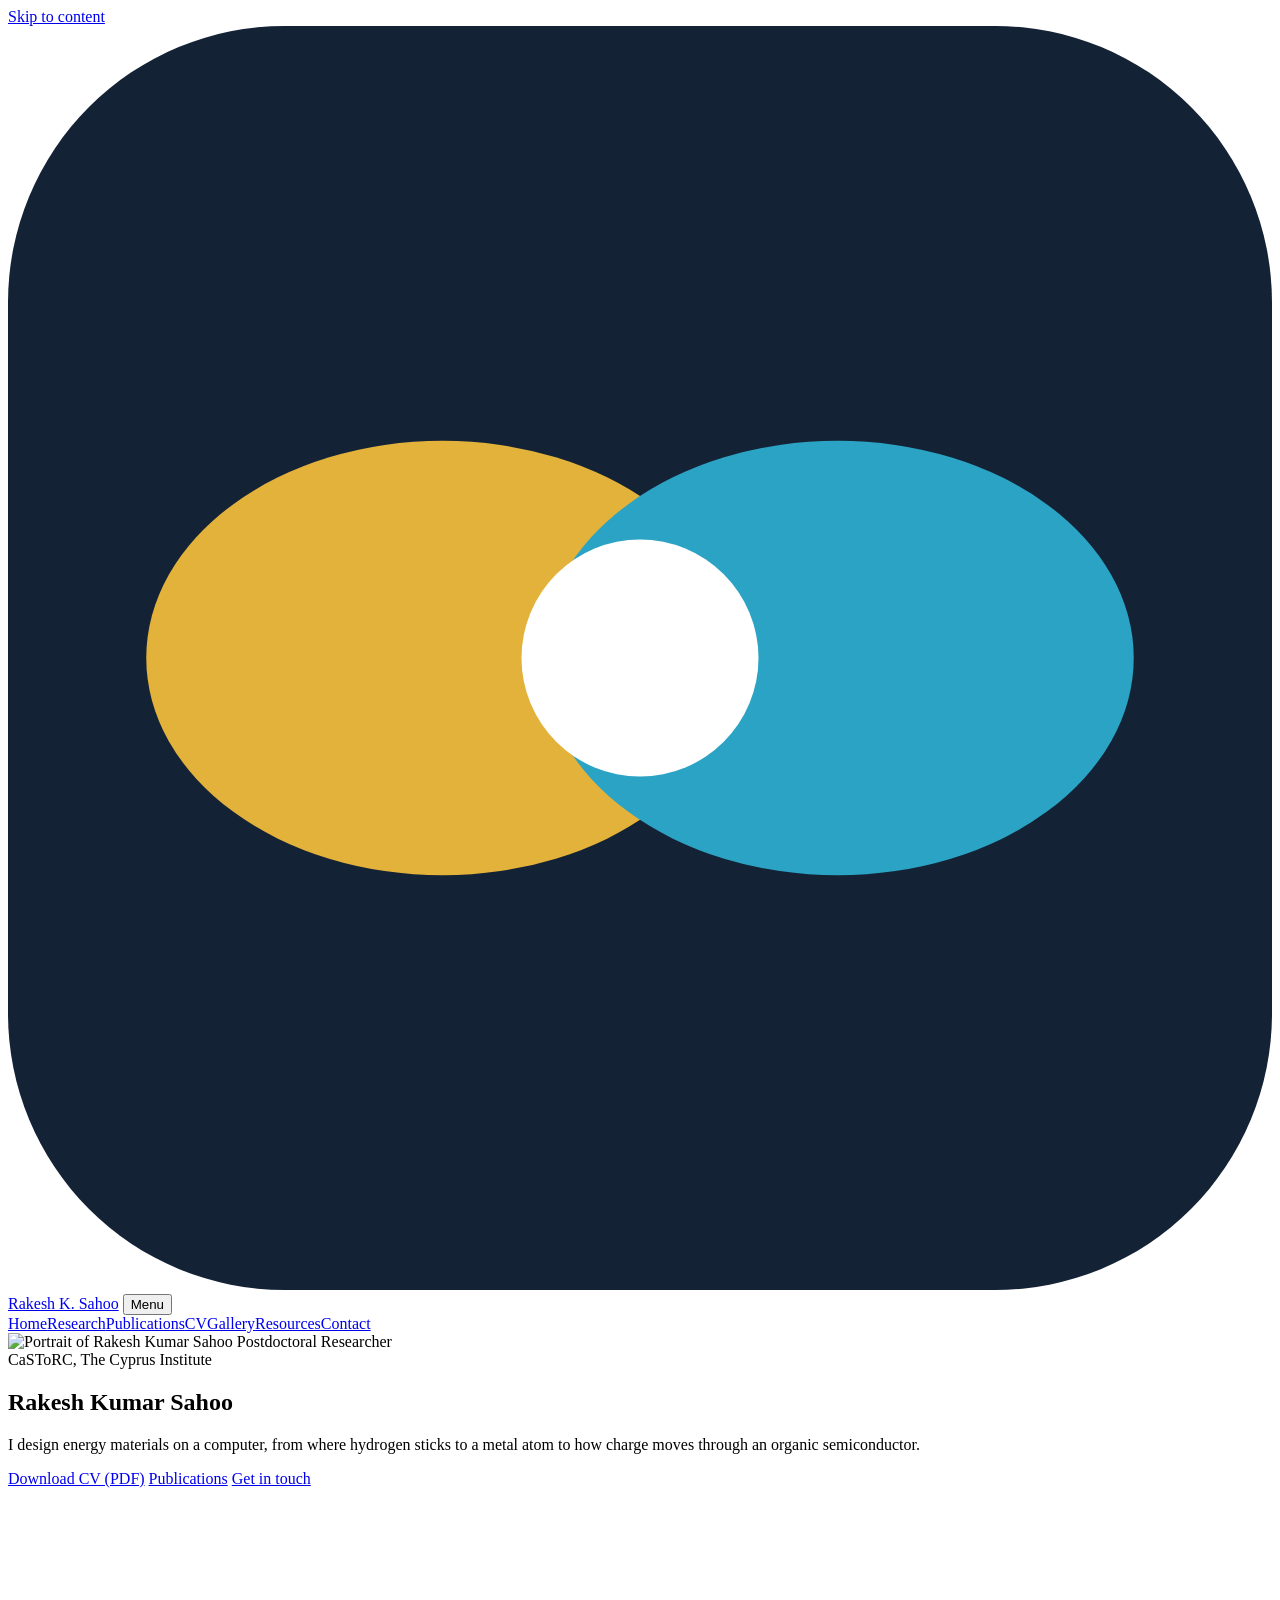
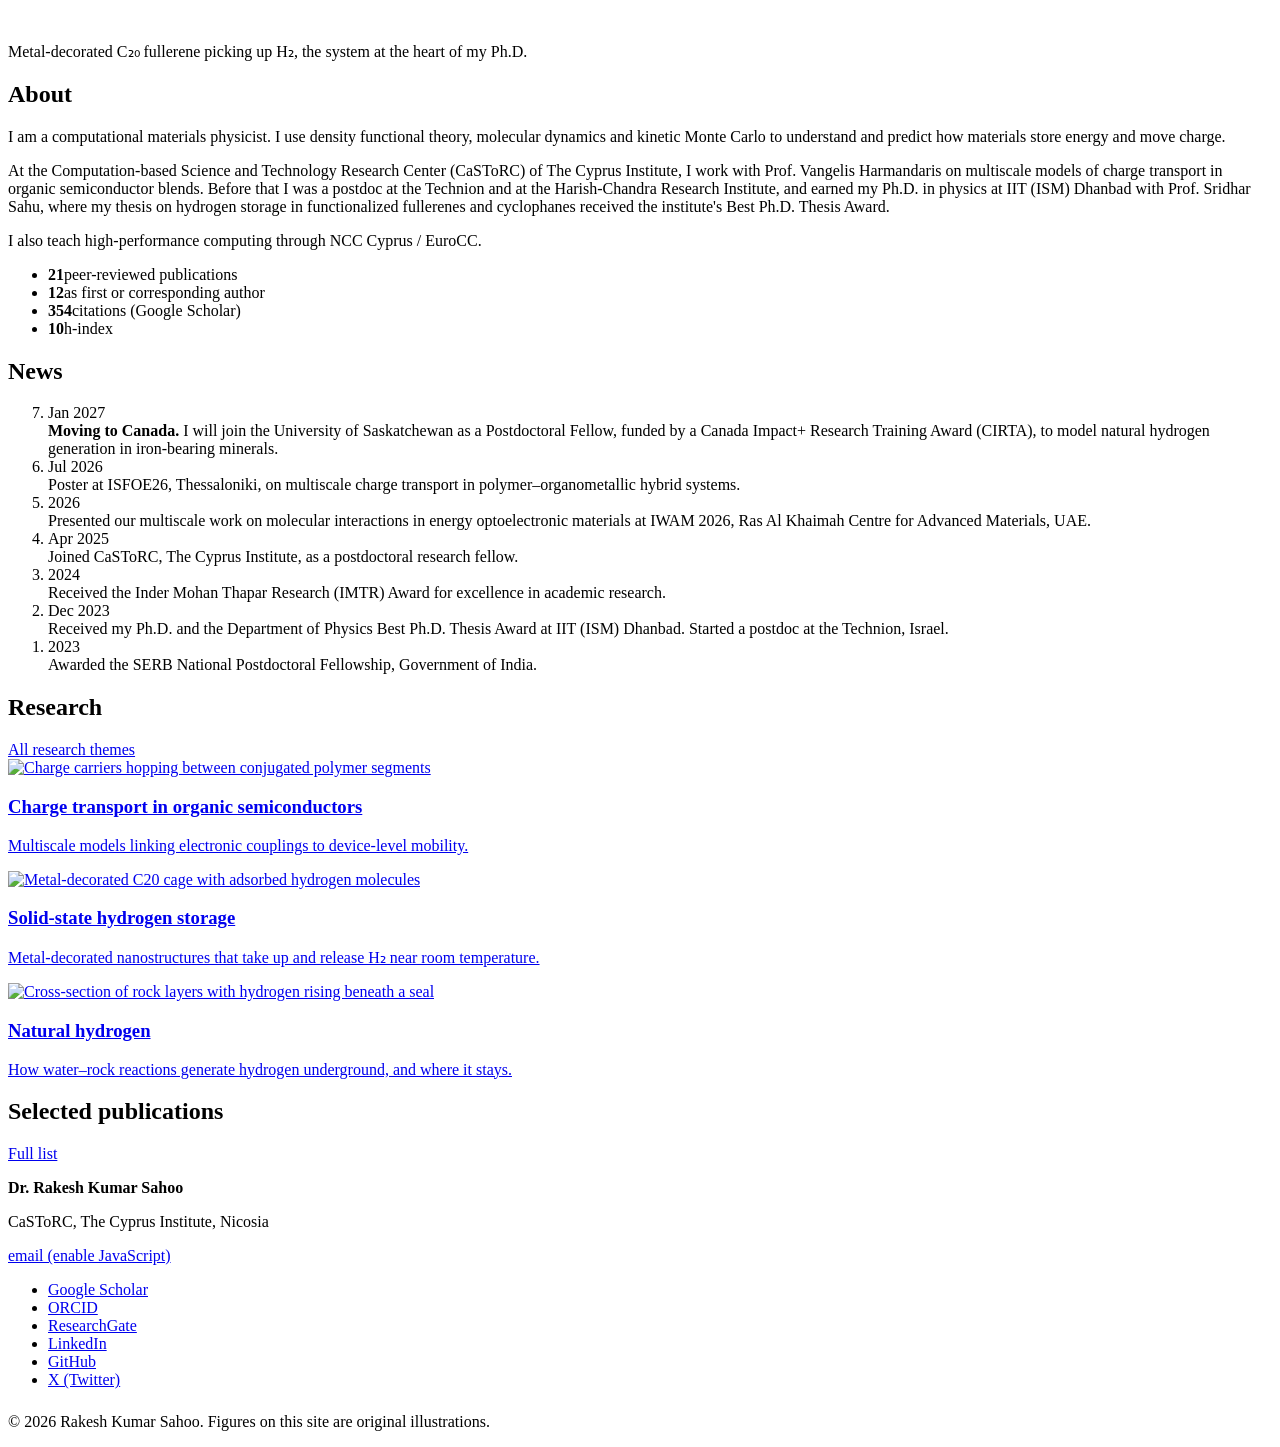
==== commit 66dc946d: "Add files via upload" ====
--- a/index.html
+++ b/index.html
@@ -1,566 +1,120 @@
-<!DOCTYPE html>
+<!doctype html>
 <html lang="en">
 <head>
-<meta charset="UTF-8">
-<meta name="viewport" content="width=device-width, initial-scale=1.0">
-<title>Dr. Rakesh Kumar Sahoo — Computational Materials Scientist</title>
-<link href="https://fonts.googleapis.com/css2?family=Playfair+Display:ital,wght@0,400;0,600;1,400&family=Inter:wght@300;400;500&family=JetBrains+Mono:wght@300;400&display=swap" rel="stylesheet">
-<style>
-:root {
-  --bg: #0a0e1a;
-  --bg2: #0f1525;
-  --bg3: #141b2e;
-  --surface: #1a2338;
-  --surface2: #1f2940;
-  --accent: #4f8ef7;
-  --accent2: #38c9b0;
-  --gold: #e8b84b;
-  --text: #e8eaf0;
-  --text2: #8d9ab5;
-  --text3: #5a6882;
-  --border: rgba(79,142,247,0.12);
-  --border2: rgba(79,142,247,0.22);
-  --serif: 'Playfair Display', Georgia, serif;
-  --sans: 'Inter', sans-serif;
-  --mono: 'JetBrains Mono', monospace;
-}
-* { margin:0; padding:0; box-sizing:border-box; }
-html { scroll-behavior:smooth; }
-body { background:var(--bg); color:var(--text); font-family:var(--sans); font-weight:300; overflow-x:hidden; line-height:1.6; }
-nav {
-  position:fixed; top:0; left:0; right:0; z-index:200;
-  display:flex; align-items:center; justify-content:space-between;
-  padding:0 3rem; height:60px;
-  background:rgba(10,14,26,0.93); backdrop-filter:blur(16px);
-  border-bottom:1px solid var(--border);
-}
-.nav-brand { font-family:var(--mono); font-size:13px; color:var(--accent); letter-spacing:0.05em; }
-.nav-links { display:flex; gap:2rem; list-style:none; }
-.nav-links a { font-family:var(--mono); font-size:11px; letter-spacing:0.1em; text-transform:uppercase; color:var(--text2); text-decoration:none; transition:color 0.2s; }
-.nav-links a:hover { color:var(--accent); }
-.hero { min-height:100vh; display:flex; align-items:center; padding:80px 3rem 4rem; position:relative; overflow:hidden; }
-.hero::before { content:''; position:absolute; inset:0; background-image:linear-gradient(rgba(79,142,247,0.04) 1px,transparent 1px),linear-gradient(90deg,rgba(79,142,247,0.04) 1px,transparent 1px); background-size:50px 50px; mask-image:radial-gradient(ellipse 80% 80% at 50% 50%,black 20%,transparent 100%); }
-.hero-glow { position:absolute; top:20%; right:5%; width:500px; height:500px; background:radial-gradient(circle,rgba(79,142,247,0.06) 0%,transparent 70%); pointer-events:none; }
-.hero-glow2 { position:absolute; bottom:10%; left:0; width:400px; height:400px; background:radial-gradient(circle,rgba(56,201,176,0.04) 0%,transparent 70%); pointer-events:none; }
-.hero-inner { max-width:1100px; margin:0 auto; width:100%; display:grid; grid-template-columns:1fr 1fr; gap:4rem; align-items:center; position:relative; z-index:2; }
-.hero-tag { font-family:var(--mono); font-size:11px; color:var(--accent2); letter-spacing:0.18em; text-transform:uppercase; margin-bottom:1.2rem; display:flex; align-items:center; gap:0.6rem; }
-.hero-tag::before { content:''; display:inline-block; width:24px; height:1px; background:var(--accent2); }
-h1.hero-name { font-family:var(--serif); font-size:clamp(2.5rem,5vw,4rem); font-weight:400; line-height:1.1; margin-bottom:0.5rem; }
-h1.hero-name span { color:var(--accent); font-style:italic; }
-.hero-role { font-family:var(--mono); font-size:13px; color:var(--text2); margin-bottom:0.4rem; letter-spacing:0.04em; }
-.hero-inst { font-size:13px; color:var(--accent2); margin-bottom:1.8rem; }
-.hero-bio { font-size:15px; color:var(--text2); line-height:1.8; margin-bottom:2rem; max-width:480px; }
-.hero-btns { display:flex; gap:1rem; flex-wrap:wrap; }
-.btn { font-family:var(--mono); font-size:11px; letter-spacing:0.12em; text-transform:uppercase; padding:0.75rem 1.75rem; text-decoration:none; transition:all 0.2s; display:inline-block; }
-.btn-fill { background:var(--accent); color:#fff; }
-.btn-fill:hover { background:#3a7de8; }
-.btn-outline { border:1px solid var(--border2); color:var(--text2); }
-.btn-outline:hover { border-color:var(--accent); color:var(--accent); }
-.hero-visual { display:flex; align-items:center; justify-content:center; }
-.mol-svg { width:100%; max-width:420px; }
-.stats { background:var(--bg2); border-top:1px solid var(--border); border-bottom:1px solid var(--border); }
-.stats-inner { max-width:1100px; margin:0 auto; display:grid; grid-template-columns:repeat(4,1fr); }
-.stat { padding:2rem 1.5rem; text-align:center; border-right:1px solid var(--border); }
-.stat:last-child { border-right:none; }
-.stat-n { font-family:var(--serif); font-size:2.5rem; font-weight:400; color:var(--accent); line-height:1; margin-bottom:0.3rem; }
-.stat-l { font-family:var(--mono); font-size:10px; letter-spacing:0.15em; text-transform:uppercase; color:var(--text3); }
-section { padding:5rem 3rem; }
-.inner { max-width:1100px; margin:0 auto; }
-.sec-head { display:flex; align-items:baseline; gap:1rem; margin-bottom:3rem; }
-.sec-num { font-family:var(--mono); font-size:11px; color:var(--accent); letter-spacing:0.1em; }
-.sec-title { font-family:var(--serif); font-size:clamp(1.8rem,3vw,2.5rem); font-weight:400; }
-.sec-line { flex:1; height:1px; background:var(--border); margin-left:1rem; }
-.about-grid { display:grid; grid-template-columns:2fr 1fr; gap:4rem; align-items:start; }
-.about-text p { font-size:15px; color:var(--text2); line-height:1.85; margin-bottom:1.2rem; }
-.about-text strong { color:var(--text); font-weight:500; }
-.interests-title { font-family:var(--mono); font-size:11px; letter-spacing:0.15em; text-transform:uppercase; color:var(--accent2); margin:2rem 0 1rem; }
-.interest-list { list-style:none; display:flex; flex-direction:column; gap:0.5rem; }
-.interest-list li { font-size:14px; color:var(--text2); padding-left:1.2rem; position:relative; }
-.interest-list li::before { content:'→'; position:absolute; left:0; color:var(--accent); font-size:12px; }
-.about-cards { display:flex; flex-direction:column; gap:1rem; }
-.info-card { background:var(--surface); border:1px solid var(--border); padding:1.25rem 1.5rem; }
-.info-card-label { font-family:var(--mono); font-size:10px; letter-spacing:0.15em; text-transform:uppercase; color:var(--text3); margin-bottom:0.75rem; }
-.info-card-item { font-size:13px; color:var(--text2); margin-bottom:0.3rem; }
-.info-card-item span { color:var(--text); }
-.timeline { position:relative; padding-left:2rem; }
-.timeline::before { content:''; position:absolute; left:0; top:0; bottom:0; width:1px; background:var(--border2); }
-.titem { position:relative; padding:0 0 2.5rem 2rem; }
-.titem:last-child { padding-bottom:0; }
-.titem::before { content:''; position:absolute; left:-5px; top:6px; width:10px; height:10px; border-radius:50%; background:var(--accent); border:2px solid var(--bg2); }
-.titem-year { font-family:var(--mono); font-size:11px; color:var(--accent); letter-spacing:0.1em; margin-bottom:0.35rem; }
-.titem-role { font-size:15px; font-weight:500; color:var(--text); margin-bottom:0.2rem; }
-.titem-place { font-size:13px; color:var(--accent2); margin-bottom:0.4rem; }
-.titem-detail { font-size:13px; color:var(--text3); }
-.research-grid { display:grid; grid-template-columns:repeat(3,1fr); gap:1px; background:var(--border); border:1px solid var(--border); }
-.rcard { background:var(--bg); padding:2rem 1.75rem; transition:background 0.2s; }
-.rcard:hover { background:var(--bg2); }
-.rcard-tag { font-family:var(--mono); font-size:10px; letter-spacing:0.15em; text-transform:uppercase; color:var(--accent); margin-bottom:0.75rem; }
-.rcard-title { font-family:var(--serif); font-size:1.2rem; color:var(--text); margin-bottom:0.75rem; }
-.rcard-body { font-size:13px; color:var(--text2); line-height:1.75; }
-.pub-list { display:flex; flex-direction:column; border-top:1px solid var(--border); }
-.pub-item { display:grid; grid-template-columns:56px 1fr auto; gap:1.5rem; align-items:start; padding:1.5rem 0; border-bottom:1px solid var(--border); transition:background 0.15s; }
-.pub-item:hover { background:rgba(79,142,247,0.03); }
-.pub-year { font-family:var(--mono); font-size:12px; color:var(--accent); padding-top:2px; }
-.pub-title { font-size:14px; color:var(--text); line-height:1.5; margin-bottom:0.35rem; }
-.pub-authors { font-size:12px; color:var(--text3); font-style:italic; margin-bottom:0.2rem; }
-.pub-journal { font-size:12px; color:var(--accent2); }
-.pub-doi { font-family:var(--mono); font-size:10px; letter-spacing:0.1em; text-transform:uppercase; color:var(--accent); text-decoration:none; border:1px solid var(--border); padding:0.3rem 0.7rem; white-space:nowrap; transition:all 0.2s; align-self:center; }
-.pub-doi:hover { background:var(--accent); color:#fff; border-color:var(--accent); }
-.conf-section { margin-top:3rem; }
-.conf-section-title { font-family:var(--mono); font-size:11px; letter-spacing:0.15em; text-transform:uppercase; color:var(--text3); margin-bottom:1.5rem; padding-bottom:0.5rem; border-bottom:1px solid var(--border); }
-.skills-grid { display:grid; grid-template-columns:repeat(2,1fr); gap:2rem; }
-.skill-group { background:var(--surface); border:1px solid var(--border); padding:1.75rem; }
-.sg-label { font-family:var(--mono); font-size:10px; letter-spacing:0.18em; text-transform:uppercase; color:var(--accent2); margin-bottom:1rem; }
-.sg-tags { display:flex; flex-wrap:wrap; gap:0.4rem; }
-.sg-tag { font-size:12px; color:var(--text2); background:rgba(79,142,247,0.07); border:1px solid var(--border); padding:0.3rem 0.7rem; }
-.awards-grid { display:grid; grid-template-columns:repeat(2,1fr); gap:1.5rem; }
-.award-card { background:var(--bg2); border:1px solid var(--border); border-left:3px solid var(--gold); padding:1.5rem; }
-.award-card.grant { border-left-color:var(--accent2); }
-.award-title { font-size:14px; font-weight:500; color:var(--text); margin-bottom:0.3rem; line-height:1.4; }
-.award-sub { font-size:12px; color:var(--text3); }
-.collab-grid { display:grid; grid-template-columns:repeat(5,1fr); gap:1.5rem; }
-.collab-card { background:var(--surface); border:1px solid var(--border); padding:1.5rem 1rem; text-align:center; transition:border-color 0.2s; }
-.collab-card:hover { border-color:var(--accent); }
-.collab-avatar { width:52px; height:52px; border-radius:50%; background:var(--surface2); border:2px solid var(--border2); display:flex; align-items:center; justify-content:center; margin:0 auto 0.75rem; font-family:var(--mono); font-size:14px; color:var(--accent); }
-.collab-name { font-size:13px; font-weight:500; color:var(--text); margin-bottom:0.2rem; }
-.collab-inst { font-size:11px; color:var(--text3); }
-.links-grid { display:grid; grid-template-columns:repeat(3,1fr); gap:1rem; }
-.link-card { background:var(--bg2); border:1px solid var(--border); padding:1.25rem 1.5rem; text-decoration:none; display:flex; align-items:center; gap:1rem; transition:all 0.2s; }
-.link-card:hover { border-color:var(--accent); background:rgba(79,142,247,0.04); }
-.link-icon { width:36px; height:36px; border-radius:6px; background:var(--surface); display:flex; align-items:center; justify-content:center; font-size:16px; flex-shrink:0; }
-.link-label { font-family:var(--mono); font-size:10px; letter-spacing:0.1em; text-transform:uppercase; color:var(--text3); }
-.link-val { font-size:13px; color:var(--text); }
-.contact-grid { display:grid; grid-template-columns:1fr 1fr; gap:4rem; }
-.contact-tagline { font-family:var(--serif); font-size:1.7rem; font-style:italic; color:var(--text2); line-height:1.5; margin-bottom:2rem; }
-.contact-items { display:flex; flex-direction:column; gap:0.75rem; }
-.ci { display:flex; align-items:center; gap:1rem; padding:0.9rem 1.2rem; border:1px solid var(--border); }
-.ci-label { font-family:var(--mono); font-size:10px; letter-spacing:0.15em; text-transform:uppercase; color:var(--text3); min-width:80px; }
-.ci-val { font-size:13px; color:var(--text); }
-.social-row { display:flex; gap:0.75rem; margin-top:1.5rem; flex-wrap:wrap; }
-.soc-btn { font-family:var(--mono); font-size:10px; letter-spacing:0.1em; text-transform:uppercase; padding:0.5rem 1rem; border:1px solid var(--border); color:var(--text2); text-decoration:none; transition:all 0.2s; }
-.soc-btn:hover { border-color:var(--accent); color:var(--accent); }
-footer { background:var(--bg); border-top:1px solid var(--border); padding:1.5rem 3rem; display:flex; justify-content:space-between; align-items:center; }
-.footer-text { font-family:var(--mono); font-size:11px; color:var(--text3); }
-@media(max-width:900px) {
-  nav { padding:0 1.5rem; }
-  .nav-links { display:none; }
-  .hero { padding:80px 1.5rem 3rem; }
-  .hero-inner { grid-template-columns:1fr; }
-  .hero-visual { display:none; }
-  .stats-inner { grid-template-columns:repeat(2,1fr); }
-  .stat { border-right:none; border-bottom:1px solid var(--border); }
-  section { padding:3.5rem 1.5rem; }
-  .about-grid,.research-grid,.skills-grid,.awards-grid,.contact-grid { grid-template-columns:1fr; }
-  .collab-grid { grid-template-columns:repeat(2,1fr); }
-  .links-grid { grid-template-columns:1fr 1fr; }
-  .pub-item { grid-template-columns:1fr; gap:0.4rem; }
-  footer { flex-direction:column; gap:0.5rem; text-align:center; padding:1.5rem; }
-}
-</style>
+<meta charset="utf-8">
+<meta name="viewport" content="width=device-width, initial-scale=1">
+<title>Rakesh Kumar Sahoo</title>
+<meta name="description" content="Dr. Rakesh Kumar Sahoo, computational materials physicist at The Cyprus Institute: hydrogen storage, charge transport and DFT simulations of energy materials.">
+<link rel="canonical" href="https://rksahoo.github.io/">
+<meta property="og:type" content="website">
+<meta property="og:title" content="Rakesh Kumar Sahoo">
+<meta property="og:description" content="Dr. Rakesh Kumar Sahoo, computational materials physicist at The Cyprus Institute: hydrogen storage, charge transport and DFT simulations of energy materials.">
+<meta property="og:url" content="https://rksahoo.github.io/">
+<meta property="og:image" content="https://rksahoo.github.io/assets/img/og-image.png">
+<meta name="twitter:card" content="summary_large_image">
+<link rel="icon" href="favicon.svg" type="image/svg+xml">
+<link rel="apple-touch-icon" href="assets/img/apple-touch-icon.png">
+<link rel="preconnect" href="https://fonts.googleapis.com">
+<link rel="preconnect" href="https://fonts.gstatic.com" crossorigin>
+<link href="https://fonts.googleapis.com/css2?family=Literata:ital,opsz,wght@0,7..72,400..700;1,7..72,400&family=Public+Sans:wght@400;500;600;700&display=swap" rel="stylesheet">
+<link rel="stylesheet" href="assets/css/style.css">
+<script type="application/ld+json">{"@context":"https://schema.org","@type":"Person","name":"Rakesh Kumar Sahoo","honorificPrefix":"Dr.","jobTitle":"Postdoctoral Researcher","affiliation":{"@type":"Organization","name":"The Cyprus Institute"},"alumniOf":{"@type":"CollegeOrUniversity","name":"IIT (ISM) Dhanbad"},"url":"https://rksahoo.github.io","sameAs":["https://scholar.google.com/citations?user=6tgTCVIAAAAJ&hl=en","https://orcid.org/0000-0002-2388-3817","https://www.researchgate.net/profile/Rakesh-Sahoo-6","https://www.linkedin.com/in/rksahoophy/","https://github.com/rksahoophy","https://twitter.com/rksahoophy"]}</script>
+<script src="assets/js/main.js" defer></script><script src="assets/js/publications.js" defer></script>
 </head>
 <body>
-
-<nav>
-  <div class="nav-brand">Dr. R. K. Sahoo</div>
-  <ul class="nav-links">
-    <li><a href="#about">About</a></li>
-    <li><a href="#experience">Experience</a></li>
-    <li><a href="#research">Research</a></li>
-    <li><a href="#publications">Publications</a></li>
-    <li><a href="#skills">Skills</a></li>
-    <li><a href="#awards">Awards</a></li>
-    <li><a href="#contact">Contact</a></li>
-  </ul>
-</nav>
+<a class="skip" href="#main">Skip to content</a>
+<header class="site-header">
+  <div class="wrap">
+    <a class="brand" href="index.html"><svg viewBox="0 0 64 64" aria-hidden="true"><rect width="64" height="64" rx="14" fill="#142235"/><ellipse cx="22" cy="32" rx="15" ry="11" fill="#E2B23A"/><ellipse cx="42" cy="32" rx="15" ry="11" fill="#2BA3C4"/><circle cx="32" cy="32" r="6" fill="#fff"/></svg><span>Rakesh K. Sahoo</span></a>
+    <button class="nav-toggle" aria-expanded="false" aria-controls="site-nav">Menu</button>
+    <nav id="site-nav" class="nav" aria-label="Main"><a href="index.html" aria-current="page">Home</a><a href="research.html">Research</a><a href="publications.html">Publications</a><a href="cv.html">CV</a><a href="gallery.html">Gallery</a><a href="resources.html">Resources</a><a href="contact.html">Contact</a></nav>
+  </div>
+</header>
+<main id="main">
 
 <section class="hero">
-  <div class="hero-glow"></div>
-  <div class="hero-glow2"></div>
-  <div class="hero-inner">
+  <div class="wrap">
     <div>
-      <div class="hero-tag">Computational Physics &amp; Materials Science</div>
-      <h1 class="hero-name">Dr. Rakesh Kumar<br><span>Sahoo</span></h1>
-      <p class="hero-role">Postdoctoral Researcher</p>
-      <p class="hero-inst">CASTORC, The Cyprus Institute &nbsp;·&nbsp; Nicosia, Cyprus</p>
-      <p class="hero-bio">A learner of physics working at the intersection of quantum chemistry and energy materials. I design materials computationally — hydrogen storage, metal-ion batteries, CO₂ capture, and solar thermal fuels — bridging fundamental DFT with sustainable energy applications.</p>
-      <div class="hero-btns">
-        <a href="#research" class="btn btn-fill">Explore Research</a>
-        <a href="#publications" class="btn btn-outline">Publications</a>
-        <a href="https://scholar.google.com/citations?user=6tgTCVIAAAAJ&hl=en" target="_blank" class="btn btn-outline">Google Scholar ↗</a>
+      <div class="hero-id">
+        <img class="portrait" src="assets/img/photos/profile.jpg" data-fallback="https://sites.google.com/sitesv-images-rt/[base64]w1280" alt="Portrait of Rakesh Kumar Sahoo" decoding="async">
+        <span>Postdoctoral Researcher<br>CaSToRC, The Cyprus Institute</span>
+      </div>
+      <h1>Rakesh Kumar Sahoo</h1>
+      <p class="lede">I design energy materials on a computer, from where hydrogen sticks to a metal atom to how charge moves through an organic semiconductor.</p>
+      <div class="actions">
+        <a class="btn primary" href="assets/cv/CV_Rakesh_K_Sahoo.pdf">Download CV (PDF)</a>
+        <a class="btn" href="publications.html">Publications</a>
+        <a class="btn" href="contact.html">Get in touch</a>
       </div>
     </div>
-    <div class="hero-visual">
-      <svg class="mol-svg" viewBox="0 0 420 420" fill="none" xmlns="http://www.w3.org/2000/svg">
-        <ellipse cx="210" cy="210" rx="160" ry="50" stroke="rgba(79,142,247,0.15)" stroke-width="1" transform="rotate(0,210,210)"/>
-        <ellipse cx="210" cy="210" rx="160" ry="50" stroke="rgba(79,142,247,0.12)" stroke-width="1" transform="rotate(60,210,210)"/>
-        <ellipse cx="210" cy="210" rx="160" ry="50" stroke="rgba(79,142,247,0.1)" stroke-width="1" transform="rotate(120,210,210)"/>
-        <g stroke="rgba(79,142,247,0.35)" stroke-width="1.2">
-          <line x1="210" y1="80" x2="155" y2="110"/><line x1="210" y1="80" x2="265" y2="110"/>
-          <line x1="155" y1="110" x2="115" y2="160"/><line x1="265" y1="110" x2="305" y2="160"/>
-          <line x1="115" y1="160" x2="100" y2="210"/><line x1="305" y1="160" x2="320" y2="210"/>
-          <line x1="100" y1="210" x2="115" y2="260"/><line x1="320" y1="210" x2="305" y2="260"/>
-          <line x1="115" y1="260" x2="155" y2="310"/><line x1="305" y1="260" x2="265" y2="310"/>
-          <line x1="155" y1="310" x2="210" y2="340"/><line x1="265" y1="310" x2="210" y2="340"/>
-          <line x1="155" y1="110" x2="155" y2="160"/><line x1="265" y1="110" x2="265" y2="160"/>
-          <line x1="115" y1="160" x2="155" y2="160"/><line x1="265" y1="160" x2="305" y2="160"/>
-          <line x1="100" y1="210" x2="155" y2="200"/><line x1="320" y1="210" x2="265" y2="200"/>
-          <line x1="155" y1="200" x2="210" y2="210"/><line x1="265" y1="200" x2="210" y2="210"/>
-          <line x1="115" y1="260" x2="155" y2="260"/><line x1="265" y1="260" x2="305" y2="260"/>
-          <line x1="155" y1="260" x2="155" y2="310"/><line x1="265" y1="260" x2="265" y2="310"/>
-        </g>
-        <circle cx="340" cy="130" r="12" fill="rgba(56,201,176,0.15)" stroke="rgba(56,201,176,0.5)" stroke-width="1.2"/>
-        <circle cx="368" cy="130" r="12" fill="rgba(56,201,176,0.15)" stroke="rgba(56,201,176,0.5)" stroke-width="1.2"/>
-        <line x1="352" y1="130" x2="356" y2="130" stroke="rgba(56,201,176,0.6)" stroke-width="2"/>
-        <text x="347" y="115" font-family="monospace" font-size="10" fill="rgba(56,201,176,0.6)">H₂</text>
-        <circle cx="210" cy="80" r="7" fill="rgba(79,142,247,0.2)" stroke="rgba(79,142,247,0.7)" stroke-width="1.2"/>
-        <circle cx="155" cy="110" r="6" fill="rgba(79,142,247,0.15)" stroke="rgba(79,142,247,0.55)" stroke-width="1"/>
-        <circle cx="265" cy="110" r="6" fill="rgba(79,142,247,0.15)" stroke="rgba(79,142,247,0.55)" stroke-width="1"/>
-        <circle cx="115" cy="160" r="6" fill="rgba(79,142,247,0.15)" stroke="rgba(79,142,247,0.55)" stroke-width="1"/>
-        <circle cx="305" cy="160" r="6" fill="rgba(79,142,247,0.15)" stroke="rgba(79,142,247,0.55)" stroke-width="1"/>
-        <circle cx="100" cy="210" r="7" fill="rgba(79,142,247,0.2)" stroke="rgba(79,142,247,0.7)" stroke-width="1.2"/>
-        <circle cx="320" cy="210" r="7" fill="rgba(79,142,247,0.2)" stroke="rgba(79,142,247,0.7)" stroke-width="1.2"/>
-        <circle cx="115" cy="260" r="6" fill="rgba(79,142,247,0.15)" stroke="rgba(79,142,247,0.55)" stroke-width="1"/>
-        <circle cx="305" cy="260" r="6" fill="rgba(79,142,247,0.15)" stroke="rgba(79,142,247,0.55)" stroke-width="1"/>
-        <circle cx="155" cy="310" r="6" fill="rgba(79,142,247,0.15)" stroke="rgba(79,142,247,0.55)" stroke-width="1"/>
-        <circle cx="265" cy="310" r="6" fill="rgba(79,142,247,0.15)" stroke="rgba(79,142,247,0.55)" stroke-width="1"/>
-        <circle cx="210" cy="340" r="7" fill="rgba(79,142,247,0.2)" stroke="rgba(79,142,247,0.7)" stroke-width="1.2"/>
-        <circle cx="210" cy="210" r="18" fill="rgba(232,184,75,0.12)" stroke="rgba(232,184,75,0.5)" stroke-width="1.5"/>
-        <circle cx="210" cy="210" r="10" fill="rgba(232,184,75,0.4)"/>
-        <text x="204" y="214" font-family="monospace" font-size="8" fill="rgba(232,184,75,0.9)">Li</text>
-        <text x="55" y="375" font-family="monospace" font-size="9" fill="rgba(79,142,247,0.3)" letter-spacing="1">C₂₀ FULLERENE · Li-DECORATED</text>
-      </svg>
+    <figure class="molecule-stage" style="margin:0">
+      <svg id="molecule" role="img" aria-labelledby="mol-cap"></svg>
+      <figcaption id="mol-cap" class="molecule-caption">Metal-decorated C₂₀ fullerene picking up H₂, the system at the heart of my Ph.D.</figcaption>
+    </figure>
+  </div>
+</section>
+
+<section class="section">
+  <div class="wrap two-col">
+    <h2>About</h2>
+    <div>
+      <p>I am a computational materials physicist. I use density functional theory, molecular dynamics and kinetic Monte Carlo to understand and predict how materials store energy and move charge.</p>
+      <p>At the Computation-based Science and Technology Research Center (CaSToRC) of The Cyprus Institute, I work with Prof. Vangelis Harmandaris on multiscale models of charge transport in organic semiconductor blends. Before that I was a postdoc at the Technion and at the Harish-Chandra Research Institute, and earned my Ph.D. in physics at IIT (ISM) Dhanbad with Prof. Sridhar Sahu, where my thesis on hydrogen storage in functionalized fullerenes and cyclophanes received the institute's Best Ph.D. Thesis Award.</p>
+      <p>I also teach high-performance computing through NCC Cyprus / EuroCC.</p>
+      <ul class="facts">
+        <li><b data-pubcount="all">21</b><span>peer-reviewed publications</span></li>
+        <li><b data-pubcount="first">12</b><span>as first or corresponding author</span></li>
+        <li><b data-scholar="citations">354</b><span>citations (Google Scholar)</span></li>
+        <li><b data-scholar="h">10</b><span>h-index</span></li>
+      </ul>
     </div>
   </div>
 </section>
 
-<div class="stats">
-  <div class="stats-inner">
-    <div class="stat"><div class="stat-n">13+</div><div class="stat-l">Journal Papers</div></div>
-    <div class="stat"><div class="stat-n">5</div><div class="stat-l">Conference Proc.</div></div>
-    <div class="stat"><div class="stat-n">7+</div><div class="stat-l">Years Research</div></div>
-    <div class="stat"><div class="stat-n">3</div><div class="stat-l">Postdoc Positions</div></div>
+<section class="section">
+  <div class="wrap two-col">
+    <h2>News</h2>
+    <ol class="timeline" reversed>
+      <li><span class="when">Jan 2027</span><div><span class="news-flag" aria-hidden="true"></span><strong>Moving to Canada.</strong> I will join the University of Saskatchewan as a Postdoctoral Fellow, funded by a Canada Impact+ Research Training Award (CIRTA), to model natural hydrogen generation in iron-bearing minerals.</div></li>
+      <li><span class="when">Jul 2026</span><div>Poster at ISFOE26, Thessaloniki, on multiscale charge transport in polymer–organometallic hybrid systems.</div></li>
+      <li><span class="when">2026</span><div>Presented our multiscale work on molecular interactions in energy optoelectronic materials at IWAM 2026, Ras Al Khaimah Centre for Advanced Materials, UAE.</div></li>
+      <li><span class="when">Apr 2025</span><div>Joined CaSToRC, The Cyprus Institute, as a postdoctoral research fellow.</div></li>
+      <li><span class="when">2024</span><div>Received the Inder Mohan Thapar Research (IMTR) Award for excellence in academic research.</div></li>
+      <li><span class="when">Dec 2023</span><div>Received my Ph.D. and the Department of Physics Best Ph.D. Thesis Award at IIT (ISM) Dhanbad. Started a postdoc at the Technion, Israel.</div></li>
+      <li><span class="when">2023</span><div>Awarded the SERB National Postdoctoral Fellowship, Government of India.</div></li>
+    </ol>
   </div>
-</div>
+</section>
 
-<section id="about" style="background:var(--bg2);">
-  <div class="inner">
-    <div class="sec-head"><span class="sec-num">01</span><h2 class="sec-title">About Me</h2><span class="sec-line"></span></div>
-    <div class="about-grid">
-      <div class="about-text">
-        <p>I am <strong>Dr. Rakesh Kumar Sahoo</strong>, a postdoctoral researcher at the <strong>Computation-Based Science &amp; Technology Research Center (CASTORC)</strong>, The Cyprus Institute, Nicosia, Cyprus. My passion lies at the intersection of physics, computational chemistry, and energy materials — or as I like to say: physics, materials for energy, and coffee.</p>
-        <p>I received my <strong>Ph.D. in Physics</strong> from the Indian Institute of Technology (Indian School of Mines) Dhanbad in July 2023, advised by <strong>Prof. Sridhar Sahu</strong>, with a thesis focused on computational studies of functionalized fullerenes and cyclophanes for hydrogen storage applications.</p>
-        <p>My current work focuses on <strong>electronic structure calculations</strong> and in-silico material development for energy storage and production — hydrogen storage, batteries — as well as CO₂ capture and reduction.</p>
-        <p class="interests-title">Research Interests</p>
-        <ul class="interest-list">
-          <li>CO₂ hydrogenation to higher alcohols</li>
-          <li>Efficient electrodes for metal-ion batteries</li>
-          <li>Electrochemical catalysis and gas adsorption</li>
-          <li>Molecular Solar Thermal Fuels (MO-STF)</li>
-          <li>Band-structure tuning of Perovskite materials</li>
-          <li>Organic solar cells and organic LED</li>
-          <li>Optoelectronic properties of carbonaceous materials</li>
-        </ul>
-      </div>
-      <div class="about-cards">
-        <div class="info-card">
-          <div class="info-card-label">Personal</div>
-          <div class="info-card-item">Name: <span>Dr. Rakesh Kumar Sahoo</span></div>
-          <div class="info-card-item">DOB: <span>June 1994</span></div>
-          <div class="info-card-item">Nationality: <span>Indian</span></div>
-          <div class="info-card-item">Languages: <span>English, Hindi, Odia</span></div>
-        </div>
-        <div class="info-card">
-          <div class="info-card-label">Education</div>
-          <div class="info-card-item" style="margin-bottom:0.6rem;"><span>Ph.D. Physics</span><br>IIT (ISM) Dhanbad, 2017–2023</div>
-          <div class="info-card-item" style="margin-bottom:0.6rem;"><span>M.Sc. Physics</span><br>Fakir Mohan University, 2014–2016</div>
-          <div class="info-card-item"><span>B.Sc. Physics</span><br>Utkal University, 2011–2014</div>
-        </div>
-        <div class="info-card">
-          <div class="info-card-label">Ph.D. Thesis</div>
-          <div class="info-card-item" style="color:var(--text2);line-height:1.6;font-size:13px;">Computational studies of functionalized fullerenes and cyclophanes for hydrogen storage applications.</div>
-        </div>
-      </div>
+<section class="section">
+  <div class="wrap">
+    <div class="section-head"><h2>Research</h2><a href="research.html">All research themes</a></div>
+    <div class="compact-themes">
+      <a href="research.html#charge-transport"><img src="assets/img/figures/charge-transport.svg" alt="Charge carriers hopping between conjugated polymer segments"><h3>Charge transport in organic semiconductors</h3><p>Multiscale models linking electronic couplings to device-level mobility.</p></a>
+      <a href="research.html#hydrogen-storage"><img src="assets/img/figures/hydrogen-storage.svg" alt="Metal-decorated C20 cage with adsorbed hydrogen molecules"><h3>Solid-state hydrogen storage</h3><p>Metal-decorated nanostructures that take up and release H₂ near room temperature.</p></a>
+      <a href="research.html#natural-hydrogen"><img src="assets/img/figures/natural-hydrogen.svg" alt="Cross-section of rock layers with hydrogen rising beneath a seal"><h3>Natural hydrogen</h3><p>How water–rock reactions generate hydrogen underground, and where it stays.</p></a>
     </div>
   </div>
 </section>
 
-<section id="experience" style="background:var(--bg);">
-  <div class="inner">
-    <div class="sec-head"><span class="sec-num">02</span><h2 class="sec-title">Experience</h2><span class="sec-line"></span></div>
-    <div class="timeline">
-      <div class="titem">
-        <div class="titem-year">May 2025 – Present</div>
-        <div class="titem-role">Postdoctoral Researcher</div>
-        <div class="titem-place">The Cyprus Institute (CASTORC) · Nicosia, Cyprus</div>
-        <div class="titem-detail">Electronic structure calculations and in-silico material development for energy storage and CO₂ reduction.</div>
-      </div>
-      <div class="titem">
-        <div class="titem-year">Dec 2023 – Mar 2025</div>
-        <div class="titem-role">Postdoctoral Researcher</div>
-        <div class="titem-place">Technion – Israel Institute of Technology · Israel</div>
-      </div>
-      <div class="titem">
-        <div class="titem-year">Aug 2023 – Dec 2023</div>
-        <div class="titem-role">Postdoctoral Researcher</div>
-        <div class="titem-place">Harish-Chandra Research Institute (HRI) · Prayagraj, India</div>
-      </div>
-      <div class="titem">
-        <div class="titem-year">Dec 2017 – Jul 2023</div>
-        <div class="titem-role">Research Scholar (Ph.D.)</div>
-        <div class="titem-place">IIT (ISM) Dhanbad · Jharkhand, India</div>
-        <div class="titem-detail">Full-time doctoral research under Prof. Sridhar Sahu.</div>
-      </div>
-      <div class="titem">
-        <div class="titem-year">Aug 2016 – Nov 2017</div>
-        <div class="titem-role">Guest Lecturer in Physics</div>
-        <div class="titem-place">Government Autonomous College Angul · Odisha, India</div>
-      </div>
-    </div>
+<section class="section">
+  <div class="wrap">
+    <div class="section-head"><h2>Selected publications</h2><a href="publications.html">Full list</a></div>
+    <ol class="pub-list" id="selected-pubs"></ol>
   </div>
 </section>
 
-<section id="research" style="background:var(--bg2);">
-  <div class="inner">
-    <div class="sec-head"><span class="sec-num">03</span><h2 class="sec-title">Ongoing Research</h2><span class="sec-line"></span></div>
-    <div class="research-grid">
-      <div class="rcard">
-        <div class="rcard-tag">Energy Storage</div>
-        <h3 class="rcard-title">Hydrogen Storage</h3>
-        <p class="rcard-body">In-silico design of materials that reversibly adsorb molecular hydrogen at ambient conditions. We functionalize carbonaceous compounds (fullerenes, cyclophanes, cages) with alkali, alkaline-earth, and transition metals using DFT and MD simulations.</p>
-      </div>
-      <div class="rcard">
-        <div class="rcard-tag">Electrochemistry</div>
-        <h3 class="rcard-title">Metal-Ion Batteries</h3>
-        <p class="rcard-body">Development of efficient anode and cathode materials for high-capacity, sustainable metal-ion batteries. Addressing challenges of intercalation chemistry, cycle stability, and cost-effectiveness beyond conventional Li-ion systems.</p>
-      </div>
-      <div class="rcard">
-        <div class="rcard-tag">Renewable Energy</div>
-        <h3 class="rcard-title">Solar Thermal Fuels</h3>
-        <p class="rcard-body">Exploring molecular candidates that capture, store, and release solar energy over multiple cycles with minimal loss. Searching for materials with high energy density and practical scalability for on-demand clean energy delivery.</p>
-      </div>
-      <div class="rcard">
-        <div class="rcard-tag">Computational</div>
-        <h3 class="rcard-title">Electronic Structure</h3>
-        <p class="rcard-body">DFT and TD-DFT calculations using Gaussian, Quantum Espresso, GAMESS, Wien2K for ground and excited state properties. Band-structure engineering of perovskites and optoelectronic properties of carbonaceous nanomaterials.</p>
-      </div>
-      <div class="rcard">
-        <div class="rcard-tag">Catalysis</div>
-        <h3 class="rcard-title">CO₂ Capture &amp; Reduction</h3>
-        <p class="rcard-body">In-silico investigation of materials for CO₂ capture and catalytic hydrogenation to higher-value alcohols. Electrochemical catalysis and gas adsorption mechanisms explored through first-principles methods.</p>
-      </div>
-      <div class="rcard">
-        <div class="rcard-tag">Photovoltaics</div>
-        <h3 class="rcard-title">Organic Semiconductors</h3>
-        <p class="rcard-body">Computational design of organic solar cells and OLEDs. Tuning bandgaps, charge-transfer states, and optical absorption spectra in conjugated molecular systems through heteroatom substitution strategies.</p>
-      </div>
+</main>
+<footer class="site-footer">
+  <div class="wrap">
+    <div>
+      <p><strong style="color:var(--ink)">Dr. Rakesh Kumar Sahoo</strong></p>
+      <p>CaSToRC, The Cyprus Institute, Nicosia</p>
+      <p><a data-user="rksahoo.phy" data-domain="gmail.com" href="contact.html">email (enable JavaScript)</a></p>
     </div>
+    <ul class="profiles"><li><a href="https://scholar.google.com/citations?user=6tgTCVIAAAAJ&hl=en" rel="me noopener">Google Scholar</a></li><li><a href="https://orcid.org/0000-0002-2388-3817" rel="me noopener">ORCID</a></li><li><a href="https://www.researchgate.net/profile/Rakesh-Sahoo-6" rel="me noopener">ResearchGate</a></li><li><a href="https://www.linkedin.com/in/rksahoophy/" rel="me noopener">LinkedIn</a></li><li><a href="https://github.com/rksahoophy" rel="me noopener">GitHub</a></li><li><a href="https://twitter.com/rksahoophy" rel="me noopener">X (Twitter)</a></li></ul>
   </div>
-</section>
-
-<section id="publications" style="background:var(--bg);">
-  <div class="inner">
-    <div class="sec-head"><span class="sec-num">04</span><h2 class="sec-title">Publications</h2><span class="sec-line"></span></div>
-    <div class="pub-list">
-      <div class="pub-item">
-        <span class="pub-year">2024</span>
-        <div><p class="pub-title">Reversible hydrogen storage in Sc-functionalized [6]cycloparaphenylene: Computational insights</p><p class="pub-authors">Parida S. R., Sahoo R. K., Jaiswal A., Kour P., &amp; Sahu S.</p><p class="pub-journal">Energy Storage (Revision Submitted)</p></div>
-      </div>
-      <div class="pub-item">
-        <span class="pub-year">2024</span>
-        <div><p class="pub-title">Reversible hydrogen storage in Li-functionalized [1,1,1,1]paracyclophane: A computational insight</p><p class="pub-authors">Sen D., Sahoo R. K.*, Jaiswal P., Kour A., Mohanty S., &amp; Sahu S.</p><p class="pub-journal">International Journal of Hydrogen Energy, 53, 308–317</p></div>
-        <a href="https://doi.org/10.1016/j.ijhydene.2023.10.228" target="_blank" class="pub-doi">DOI →</a>
-      </div>
-      <div class="pub-item">
-        <span class="pub-year">2023</span>
-        <div><p class="pub-title">Reversible hydrogen storage in Ti decorated small boron clusters: Insights from molecular dynamics simulations</p><p class="pub-authors">Ray S. S., Sahoo R. K., &amp; Sahu S.</p><p class="pub-journal">Journal of Physics and Chemistry of Solids, 181, 111496</p></div>
-        <a href="https://doi.org/10.1016/j.jpcs.2023.111496" target="_blank" class="pub-doi">DOI →</a>
-      </div>
-      <div class="pub-item">
-        <span class="pub-year">2023</span>
-        <div><p class="pub-title">Chemisorption and physisorption of hydrogen molecules on Ti functionalized [2,2,2]paracyclophane: Insights from DFT</p><p class="pub-authors">Sahoo R. K., &amp; Sahu S.</p><p class="pub-journal">Journal of Energy Storage, 66, 106951</p></div>
-        <a href="https://doi.org/10.1016/j.est.2023.106951" target="_blank" class="pub-doi">DOI →</a>
-      </div>
-      <div class="pub-item">
-        <span class="pub-year">2023</span>
-        <div><p class="pub-title">Hydrogen storage in Li functionalized [2,2,2]paracyclophane at cryogenic to room temperatures: A computational quest</p><p class="pub-authors">Sahoo R. K., &amp; Sahu S.</p><p class="pub-journal">Energy Storage, e747</p></div>
-        <a href="https://doi.org/10.1002/est2.474" target="_blank" class="pub-doi">DOI →</a>
-      </div>
-      <div class="pub-item">
-        <span class="pub-year">2022</span>
-        <div><p class="pub-title">Reversible hydrogen storage of vanadium decorated small boron clusters (BₙV₂, n=6–10): DFT study</p><p class="pub-authors">Ray S. S., Sahoo R. K., &amp; Sahu S.</p><p class="pub-journal">Computational and Theoretical Chemistry, 1217, 113899</p></div>
-        <a href="https://doi.org/10.1016/j.comptc.2022.113899" target="_blank" class="pub-doi">DOI →</a>
-      </div>
-      <div class="pub-item">
-        <span class="pub-year">2022</span>
-        <div><p class="pub-title">Alkali metals decorated silicon clusters (SiₙMₙ, n=6,10; M=Li,Na) as hydrogen storage materials: A DFT study</p><p class="pub-authors">Jaiswal A., Sahoo R. K., Ray S. S., &amp; Sahu S.</p><p class="pub-journal">International Journal of Hydrogen Energy, 47(3), 1775–1789</p></div>
-        <a href="https://doi.org/10.1016/j.ijhydene.2021.10.228" target="_blank" class="pub-doi">DOI →</a>
-      </div>
-      <div class="pub-item">
-        <span class="pub-year">2022</span>
-        <div><p class="pub-title">Reversible hydrogen storage of Sc and Y functionalized [1,1]paracyclophane: Insights from DFT</p><p class="pub-authors">Sahoo R. K., Kour P., &amp; Sahu S.</p><p class="pub-journal">International Journal of Hydrogen Energy, 47(69), 29881–29895</p></div>
-        <a href="https://doi.org/10.1016/j.ijhydene.2022.06.294" target="_blank" class="pub-doi">DOI →</a>
-      </div>
-      <div class="pub-item">
-        <span class="pub-year">2022</span>
-        <div><p class="pub-title">Reversible hydrogen storage of Li and Sc doped novel C₈N₈ cage: Insights from DFT</p><p class="pub-authors">Sahoo R. K., &amp; Sahu S.</p><p class="pub-journal">International Journal of Energy Research, 46(15), 22585–22600</p></div>
-        <a href="https://doi.org/10.1002/er.8562" target="_blank" class="pub-doi">DOI →</a>
-      </div>
-      <div class="pub-item">
-        <span class="pub-year">2021</span>
-        <div><p class="pub-title">Reversible hydrogen storage on alkali metal (Li and Na) decorated C₂₀ fullerene: A density functional study</p><p class="pub-authors">Sahoo R. K., Chakraborty B., &amp; Sahu S.</p><p class="pub-journal">International Journal of Hydrogen Energy, 46(80), 40251–40261</p></div>
-        <a href="https://doi.org/10.1016/j.ijhydene.2021.09.219" target="_blank" class="pub-doi">DOI →</a>
-      </div>
-      <div class="pub-item">
-        <span class="pub-year">2021</span>
-        <div><p class="pub-title">A first principle study of hydrogen storage in titanium-doped small carbon clusters (C₂ₙTiₙ, n=2–6)</p><p class="pub-authors">Sahoo R. K., Ray S. S., &amp; Sahu S.</p><p class="pub-journal">Structural Chemistry, 32(4), 1673–1683</p></div>
-        <a href="https://doi.org/10.1007/s11224-020-01692-9" target="_blank" class="pub-doi">DOI →</a>
-      </div>
-    </div>
-    <div class="conf-section">
-      <div class="conf-section-title">Conference Proceedings</div>
-      <div class="pub-list">
-        <div class="pub-item">
-          <span class="pub-year">2022</span>
-          <div><p class="pub-title">Hydrogen storage capacity of vanadium functionalized [2,2]paracyclophane: A DFT study</p><p class="pub-authors">Sahoo R. K., Barik S. B., &amp; Sahu S.</p><p class="pub-journal">Materials Today: Proceedings, 66, 3360–3363</p></div>
-          <a href="https://doi.org/10.1016/j.matpr.2022.07.125" target="_blank" class="pub-doi">DOI →</a>
-        </div>
-        <div class="pub-item">
-          <span class="pub-year">2022</span>
-          <div><p class="pub-title">Theoretical study of linear and non-linear optical properties of small CaCₙ (n=2–7) clusters</p><p class="pub-authors">Sahoo R. K., Khatua R., &amp; Sahu S.</p><p class="pub-journal">Materials Today: Proceedings, 66, 3397–3400</p></div>
-          <a href="https://doi.org/10.1016/j.matpr.2022.07.304" target="_blank" class="pub-doi">DOI →</a>
-        </div>
-        <div class="pub-item">
-          <span class="pub-year">2020</span>
-          <div><p class="pub-title">A theoretical study of non-linear optical responses and photo-absorption in carbon-doped boron cluster</p><p class="pub-authors">Ray S. S., Sahoo R. K., &amp; Sahu S.</p><p class="pub-journal">AIP Conference Proceedings, 2269, 030111</p></div>
-          <a href="https://doi.org/10.1063/5.0019812" target="_blank" class="pub-doi">DOI →</a>
-        </div>
-        <div class="pub-item">
-          <span class="pub-year">2020</span>
-          <div><p class="pub-title">A density functional study of hydrogen storage in Li decorated C₂₀ fullerene</p><p class="pub-authors">Sahoo R. K., Ray S. S., &amp; Sahu S.</p><p class="pub-journal">AIP Conference Proceedings, 2269, 030110</p></div>
-          <a href="https://doi.org/10.1063/5.0019528" target="_blank" class="pub-doi">DOI →</a>
-        </div>
-        <div class="pub-item">
-          <span class="pub-year">2019</span>
-          <div><p class="pub-title">Optical absorption in Al₂N₂ cluster: A time-dependent density functional study</p><p class="pub-authors">Sahoo R. K., Ray S. S., &amp; Sahu S.</p><p class="pub-journal">AIP Conference Proceedings, 2115, 030583</p></div>
-          <a href="https://doi.org/10.1063/1.5113422" target="_blank" class="pub-doi">DOI →</a>
-        </div>
-      </div>
-    </div>
-  </div>
-</section>
-
-<section id="skills" style="background:var(--bg2);">
-  <div class="inner">
-    <div class="sec-head"><span class="sec-num">05</span><h2 class="sec-title">Technical Skills</h2><span class="sec-line"></span></div>
-    <div class="skills-grid">
-      <div class="skill-group">
-        <div class="sg-label">DFT / Quantum Chemistry Codes</div>
-        <div class="sg-tags">
-          <span class="sg-tag">Gaussian</span><span class="sg-tag">Quantum Espresso</span><span class="sg-tag">GAMESS</span><span class="sg-tag">Turbomole</span><span class="sg-tag">Wien2K</span><span class="sg-tag">GaussSum</span>
-        </div>
-      </div>
-      <div class="skill-group">
-        <div class="sg-label">Programming &amp; Data Analysis</div>
-        <div class="sg-tags">
-          <span class="sg-tag">Python</span><span class="sg-tag">MATLAB</span><span class="sg-tag">Matplotlib</span><span class="sg-tag">NumPy</span><span class="sg-tag">SciPy</span>
-        </div>
-      </div>
-      <div class="skill-group">
-        <div class="sg-label">Crystal &amp; Materials Modelling</div>
-        <div class="sg-tags">
-          <span class="sg-tag">Materials Studio</span><span class="sg-tag">VESTA</span><span class="sg-tag">Crystal Structure Prediction</span>
-        </div>
-      </div>
-      <div class="skill-group">
-        <div class="sg-label">Other Skills</div>
-        <div class="sg-tags">
-          <span class="sg-tag">Academic Research</span><span class="sg-tag">Teaching &amp; Training</span><span class="sg-tag">Scientific Writing</span><span class="sg-tag">Peer Review</span>
-        </div>
-      </div>
-    </div>
-  </div>
-</section>
-
-<section id="awards" style="background:var(--bg);">
-  <div class="inner">
-    <div class="sec-head"><span class="sec-num">06</span><h2 class="sec-title">Awards &amp; Achievements</h2><span class="sec-line"></span></div>
-    <div class="awards-grid">
-      <div class="award-card grant"><div class="award-title">National Postdoctoral Fellow — SERB, Government of India</div><div class="award-sub">PDF/2023/002226</div></div>
-      <div class="award-card"><div class="award-title">Best Ph.D. Thesis Award in Physics</div><div class="award-sub">IIT (ISM) Dhanbad, 2023</div></div>
-      <div class="award-card grant"><div class="award-title">ITS Travel Support — SERB-DST</div><div class="award-sub">ITS/2022/003202</div></div>
-      <div class="award-card grant"><div class="award-title">RAK-CAM Student Travel Grant</div><div class="award-sub">2023</div></div>
-      <div class="award-card"><div class="award-title">GATE Qualified (Graduate Aptitude Test in Engineering)</div><div class="award-sub">2018 &amp; 2020</div></div>
-      <div class="award-card"><div class="award-title">IIT (ISM) JRF (Junior Research Fellowship)</div><div class="award-sub">2017</div></div>
-      <div class="award-card"><div class="award-title">E-Medhabruti PG Merit Scholarship — Govt. of Odisha</div><div class="award-sub">2015 &amp; 2016</div></div>
-      <div class="award-card"><div class="award-title">Post Matric Scholarship, Odisha</div><div class="award-sub">2011–2014</div></div>
-    </div>
-  </div>
-</section>
-
-<section id="collaborators" style="background:var(--bg2);">
-  <div class="inner">
-    <div class="sec-head"><span class="sec-num">07</span><h2 class="sec-title">Research Collaborators</h2><span class="sec-line"></span></div>
-    <div class="collab-grid">
-      <div class="collab-card"><div class="collab-avatar">SS</div><div class="collab-name">Prof. Sridhar Sahu</div><div class="collab-inst">IIT (ISM) Dhanbad</div></div>
-      <div class="collab-card"><div class="collab-avatar">BC</div><div class="collab-name">Dr. B. Chakraborty</div><div class="collab-inst">BARC Mumbai</div></div>
-      <div class="collab-card"><div class="collab-avatar">PK</div><div class="collab-name">Prof. Paramjit Kour</div><div class="collab-inst">BIT Mesra</div></div>
-      <div class="collab-card"><div class="collab-avatar">DN</div><div class="collab-name">Dr. Debashish Nayak</div><div class="collab-inst">LARPM:CIPET, BBSR</div></div>
-      <div class="collab-card"><div class="collab-avatar">AJ</div><div class="collab-name">Dr. Ankita Jaiswal</div><div class="collab-inst">IIT (ISM) Dhanbad</div></div>
-    </div>
-  </div>
-</section>
-
-<section id="links" style="background:var(--bg);">
-  <div class="inner">
-    <div class="sec-head"><span class="sec-num">08</span><h2 class="sec-title">Important Links</h2><span class="sec-line"></span></div>
-    <div class="links-grid">
-      <a href="https://scholar.google.com/citations?user=6tgTCVIAAAAJ&hl=en" target="_blank" class="link-card"><div class="link-icon">🎓</div><div><div class="link-label">Google Scholar</div><div class="link-val">View Profile</div></div></a>
-      <a href="https://www.researchgate.net/profile/Rakesh-Sahoo-6" target="_blank" class="link-card"><div class="link-icon">🔬</div><div><div class="link-label">ResearchGate</div><div class="link-val">Rakesh-Sahoo-6</div></div></a>
-      <a href="https://www.linkedin.com/in/rksahoophy/" target="_blank" class="link-card"><div class="link-icon">💼</div><div><div class="link-label">LinkedIn</div><div class="link-val">rksahoophy</div></div></a>
-      <a href="https://github.com/rksahoophy" target="_blank" class="link-card"><div class="link-icon">⌨️</div><div><div class="link-label">GitHub</div><div class="link-val">rksahoophy</div></div></a>
-      <a href="https://twitter.com/rksahoophy" target="_blank" class="link-card"><div class="link-icon">🐦</div><div><div class="link-label">Twitter / X</div><div class="link-val">@rksahoophy</div></div></a>
-      <a href="http://hdl.handle.net/10603/510164" target="_blank" class="link-card"><div class="link-icon">📄</div><div><div class="link-label">Ph.D. Thesis</div><div class="link-val">Shodhganga Repository</div></div></a>
-      <a href="https://www.iitism.ac.in/" target="_blank" class="link-card"><div class="link-icon">🏛️</div><div><div class="link-label">IIT (ISM) Dhanbad</div><div class="link-val">iitism.ac.in</div></div></a>
-      <a href="https://www.cyi.ac.cy/" target="_blank" class="link-card"><div class="link-icon">🌊</div><div><div class="link-label">The Cyprus Institute</div><div class="link-val">cyi.ac.cy</div></div></a>
-      <a href="https://www.technion.ac.il/" target="_blank" class="link-card"><div class="link-icon">⚛️</div><div><div class="link-label">Technion IIT</div><div class="link-val">technion.ac.il</div></div></a>
-    </div>
-  </div>
-</section>
-
-<section id="contact" style="background:var(--bg2);">
-  <div class="inner">
-    <div class="sec-head"><span class="sec-num">09</span><h2 class="sec-title">Contact</h2><span class="sec-line"></span></div>
-    <div class="contact-grid">
-      <div>
-        <p class="contact-tagline">Open to research collaborations, discussions, and opportunities in computational materials science.</p>
-        <div class="contact-items">
-          <div class="ci"><span class="ci-label">Email</span><span class="ci-val">rksahoo.phy [at] gmail.com</span></div>
-          <div class="ci"><span class="ci-label">Institution</span><span class="ci-val">CASTORC, The Cyprus Institute</span></div>
-          <div class="ci"><span class="ci-label">Location</span><span class="ci-val">Nicosia, Cyprus</span></div>
-        </div>
-        <div class="social-row">
-          <a href="https://www.linkedin.com/in/rksahoophy/" target="_blank" class="soc-btn">LinkedIn</a>
-          <a href="https://scholar.google.com/citations?user=6tgTCVIAAAAJ&hl=en" target="_blank" class="soc-btn">Scholar</a>
-          <a href="https://www.researchgate.net/profile/Rakesh-Sahoo-6" target="_blank" class="soc-btn">ResearchGate</a>
-          <a href="https://twitter.com/rksahoophy" target="_blank" class="soc-btn">Twitter</a>
-          <a href="https://github.com/rksahoophy" target="_blank" class="soc-btn">GitHub</a>
-          <a href="https://www.facebook.com/rksahoo.phy/" target="_blank" class="soc-btn">Facebook</a>
-        </div>
-      </div>
-      <div style="background:var(--surface);border:1px solid var(--border);padding:2rem;display:flex;flex-direction:column;gap:1rem;">
-        <input type="text" placeholder="Your name" style="background:var(--bg);border:1px solid var(--border);padding:0.8rem 1rem;color:var(--text);font-family:var(--sans);font-size:14px;outline:none;font-weight:300;">
-        <input type="email" placeholder="Email address" style="background:var(--bg);border:1px solid var(--border);padding:0.8rem 1rem;color:var(--text);font-family:var(--sans);font-size:14px;outline:none;font-weight:300;">
-        <textarea placeholder="Your message..." rows="5" style="background:var(--bg);border:1px solid var(--border);padding:0.8rem 1rem;color:var(--text);font-family:var(--sans);font-size:14px;outline:none;resize:none;font-weight:300;"></textarea>
-        <button style="background:var(--accent);color:#fff;border:none;padding:0.8rem 1.5rem;font-family:var(--mono);font-size:11px;letter-spacing:0.12em;text-transform:uppercase;cursor:pointer;align-self:start;">Send Message</button>
-      </div>
-    </div>
-  </div>
-</section>
-
-<footer>
-  <span class="footer-text">© 2025 Dr. Rakesh Kumar Sahoo · CASTORC, The Cyprus Institute</span>
-  <span class="footer-text">rksahoo.phy [at] gmail.com</span>
+  <div class="wrap" style="margin-top:1.5rem"><p>© <span data-year>2026</span> Rakesh Kumar Sahoo. Figures on this site are original illustrations.</p></div>
 </footer>
-
 </body>
 </html>
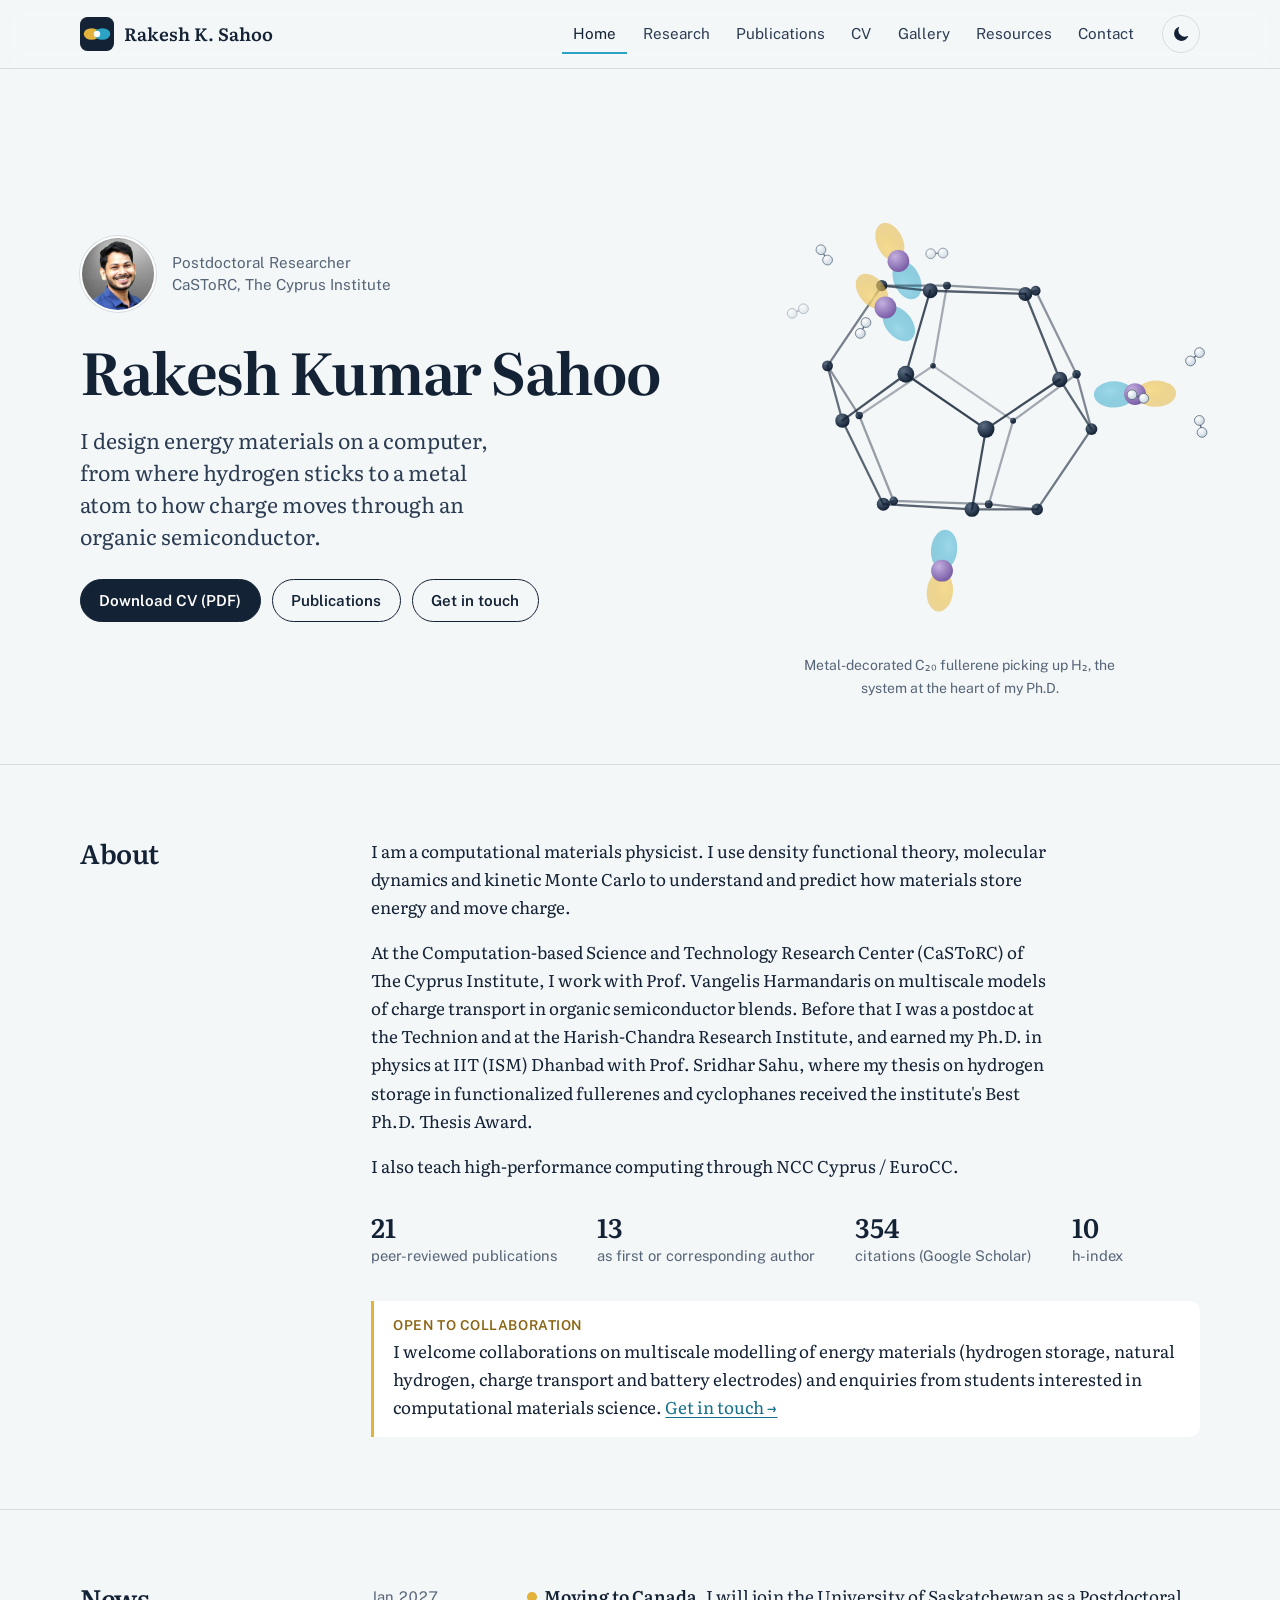
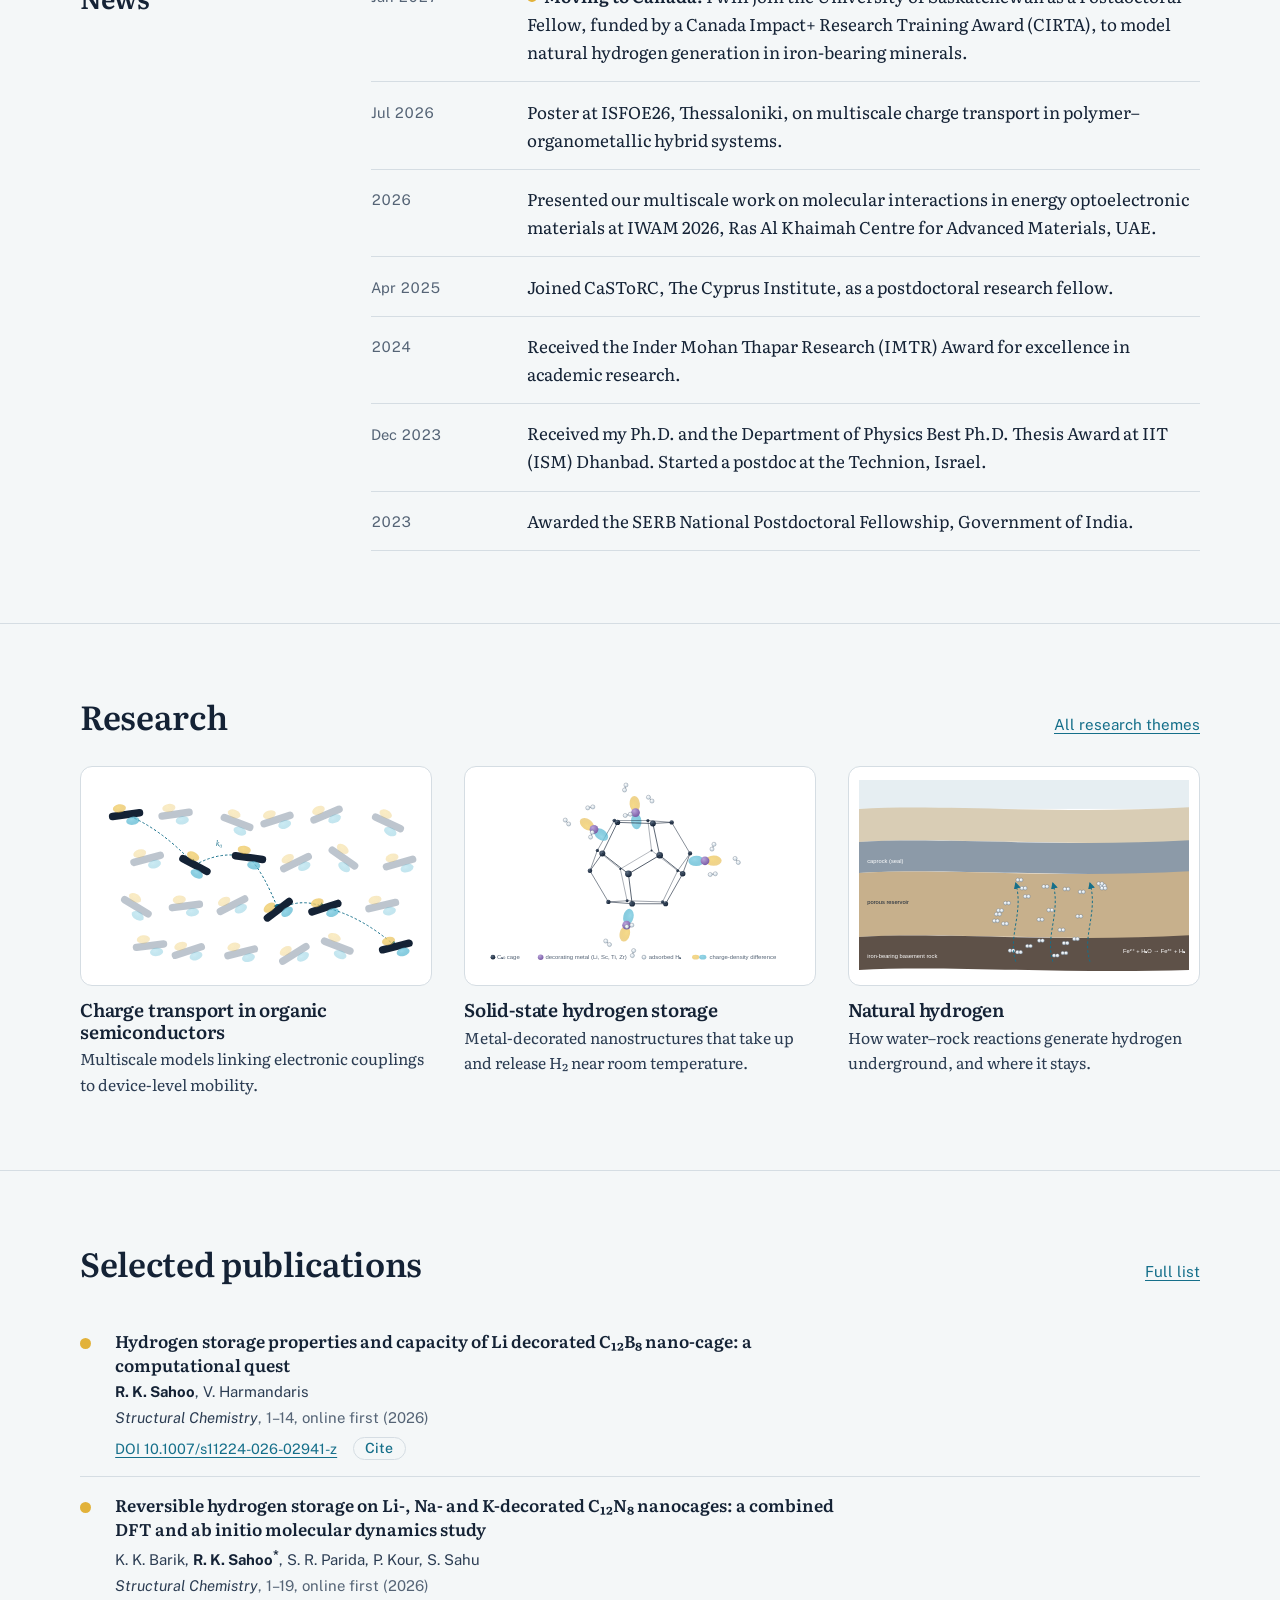
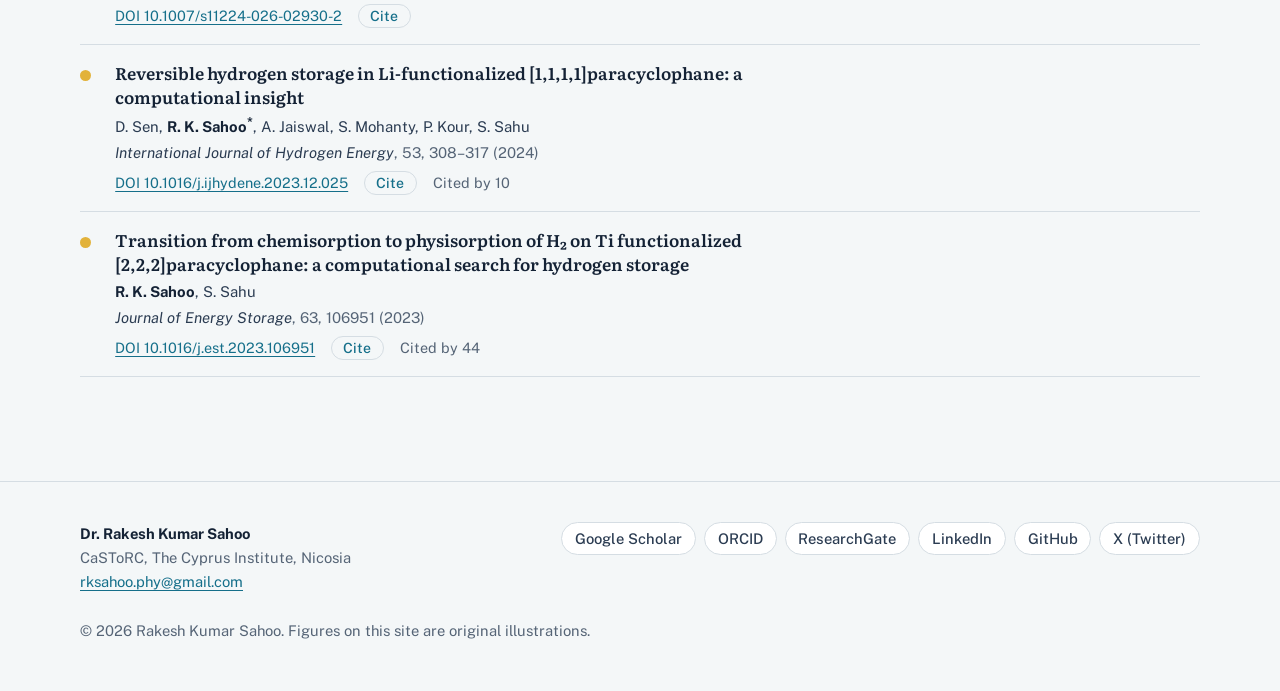
==== commit 84981c6f: "New version of the website" ====
--- a/index.html
+++ b/index.html
@@ -4,21 +4,22 @@
 <meta charset="utf-8">
 <meta name="viewport" content="width=device-width, initial-scale=1">
 <title>Rakesh Kumar Sahoo</title>
-<meta name="description" content="Dr. Rakesh Kumar Sahoo, computational materials physicist at The Cyprus Institute: hydrogen storage, charge transport and DFT simulations of energy materials.">
-<link rel="canonical" href="https://rksahoo.github.io/">
+<meta name="description" content="Dr. Rakesh Kumar Sahoo, computational materials physicist: hydrogen storage, charge transport and DFT simulations of energy materials.">
+<link rel="canonical" href="https://rksahoophy.github.io/">
 <meta property="og:type" content="website">
 <meta property="og:title" content="Rakesh Kumar Sahoo">
-<meta property="og:description" content="Dr. Rakesh Kumar Sahoo, computational materials physicist at The Cyprus Institute: hydrogen storage, charge transport and DFT simulations of energy materials.">
-<meta property="og:url" content="https://rksahoo.github.io/">
-<meta property="og:image" content="https://rksahoo.github.io/assets/img/og-image.png">
+<meta property="og:description" content="Dr. Rakesh Kumar Sahoo, computational materials physicist: hydrogen storage, charge transport and DFT simulations of energy materials.">
+<meta property="og:url" content="https://rksahoophy.github.io/">
+<meta property="og:image" content="https://rksahoophy.github.io/assets/img/og-image.png">
 <meta name="twitter:card" content="summary_large_image">
 <link rel="icon" href="favicon.svg" type="image/svg+xml">
 <link rel="apple-touch-icon" href="assets/img/apple-touch-icon.png">
 <link rel="preconnect" href="https://fonts.googleapis.com">
 <link rel="preconnect" href="https://fonts.gstatic.com" crossorigin>
 <link href="https://fonts.googleapis.com/css2?family=Literata:ital,opsz,wght@0,7..72,400..700;1,7..72,400&family=Public+Sans:wght@400;500;600;700&display=swap" rel="stylesheet">
+<script>try{var t=localStorage.getItem("theme");if(t==="dark"||t==="light")document.documentElement.setAttribute("data-theme",t)}catch(e){}</script>
 <link rel="stylesheet" href="assets/css/style.css">
-<script type="application/ld+json">{"@context":"https://schema.org","@type":"Person","name":"Rakesh Kumar Sahoo","honorificPrefix":"Dr.","jobTitle":"Postdoctoral Researcher","affiliation":{"@type":"Organization","name":"The Cyprus Institute"},"alumniOf":{"@type":"CollegeOrUniversity","name":"IIT (ISM) Dhanbad"},"url":"https://rksahoo.github.io","sameAs":["https://scholar.google.com/citations?user=6tgTCVIAAAAJ&hl=en","https://orcid.org/0000-0002-2388-3817","https://www.researchgate.net/profile/Rakesh-Sahoo-6","https://www.linkedin.com/in/rksahoophy/","https://github.com/rksahoophy","https://twitter.com/rksahoophy"]}</script>
+<script type="application/ld+json" id="ld-person"></script>
 <script src="assets/js/main.js" defer></script><script src="assets/js/publications.js" defer></script>
 </head>
 <body>
@@ -28,6 +29,7 @@
     <a class="brand" href="index.html"><svg viewBox="0 0 64 64" aria-hidden="true"><rect width="64" height="64" rx="14" fill="#142235"/><ellipse cx="22" cy="32" rx="15" ry="11" fill="#E2B23A"/><ellipse cx="42" cy="32" rx="15" ry="11" fill="#2BA3C4"/><circle cx="32" cy="32" r="6" fill="#fff"/></svg><span>Rakesh K. Sahoo</span></a>
     <button class="nav-toggle" aria-expanded="false" aria-controls="site-nav">Menu</button>
     <nav id="site-nav" class="nav" aria-label="Main"><a href="index.html" aria-current="page">Home</a><a href="research.html">Research</a><a href="publications.html">Publications</a><a href="cv.html">CV</a><a href="gallery.html">Gallery</a><a href="resources.html">Resources</a><a href="contact.html">Contact</a></nav>
+    <button class="theme-toggle" type="button" aria-label="Switch between light and dark mode" title="Light / dark mode"><svg class="i-moon" viewBox="0 0 24 24" aria-hidden="true"><path fill="currentColor" d="M20.7 14.6A8.5 8.5 0 0 1 9.4 3.3a.6.6 0 0 0-.8-.7A9.7 9.7 0 1 0 21.4 15.4a.6.6 0 0 0-.7-.8z"/></svg><svg class="i-sun" viewBox="0 0 24 24" aria-hidden="true"><g fill="none" stroke="currentColor" stroke-width="2" stroke-linecap="round"><circle cx="12" cy="12" r="4.2"/><path d="M12 2.5v2.2M12 19.3v2.2M2.5 12h2.2M19.3 12h2.2M5.3 5.3l1.6 1.6M17.1 17.1l1.6 1.6M5.3 18.7l1.6-1.6M17.1 6.9l1.6-1.6"/></g></svg></button>
   </div>
 </header>
 <main id="main">
@@ -37,10 +39,10 @@
     <div>
       <div class="hero-id">
         <img class="portrait" src="assets/img/photos/profile.jpg" data-fallback="https://sites.google.com/sitesv-images-rt/[base64]w1280" alt="Portrait of Rakesh Kumar Sahoo" decoding="async">
-        <span>Postdoctoral Researcher<br>CaSToRC, The Cyprus Institute</span>
+        <span data-site="position-affiliation"></span>
       </div>
       <h1>Rakesh Kumar Sahoo</h1>
-      <p class="lede">I design energy materials on a computer, from where hydrogen sticks to a metal atom to how charge moves through an organic semiconductor.</p>
+      <p class="lede" data-site="lede"></p>
       <div class="actions">
         <a class="btn primary" href="assets/cv/CV_Rakesh_K_Sahoo.pdf">Download CV (PDF)</a>
         <a class="btn" href="publications.html">Publications</a>
@@ -58,15 +60,14 @@
   <div class="wrap two-col">
     <h2>About</h2>
     <div>
-      <p>I am a computational materials physicist. I use density functional theory, molecular dynamics and kinetic Monte Carlo to understand and predict how materials store energy and move charge.</p>
-      <p>At the Computation-based Science and Technology Research Center (CaSToRC) of The Cyprus Institute, I work with Prof. Vangelis Harmandaris on multiscale models of charge transport in organic semiconductor blends. Before that I was a postdoc at the Technion and at the Harish-Chandra Research Institute, and earned my Ph.D. in physics at IIT (ISM) Dhanbad with Prof. Sridhar Sahu, where my thesis on hydrogen storage in functionalized fullerenes and cyclophanes received the institute's Best Ph.D. Thesis Award.</p>
-      <p>I also teach high-performance computing through NCC Cyprus / EuroCC.</p>
+      <div data-site-about></div>
       <ul class="facts">
         <li><b data-pubcount="all">21</b><span>peer-reviewed publications</span></li>
         <li><b data-pubcount="first">12</b><span>as first or corresponding author</span></li>
         <li><b data-scholar="citations">354</b><span>citations (Google Scholar)</span></li>
         <li><b data-scholar="h">10</b><span>h-index</span></li>
       </ul>
+      <p class="open-to"><span class="open-to-label">Open to collaboration</span><span data-site="openTo"></span> <a href="contact.html">Get in touch →</a></p>
     </div>
   </div>
 </section>
@@ -74,15 +75,7 @@
 <section class="section">
   <div class="wrap two-col">
     <h2>News</h2>
-    <ol class="timeline" reversed>
-      <li><span class="when">Jan 2027</span><div><span class="news-flag" aria-hidden="true"></span><strong>Moving to Canada.</strong> I will join the University of Saskatchewan as a Postdoctoral Fellow, funded by a Canada Impact+ Research Training Award (CIRTA), to model natural hydrogen generation in iron-bearing minerals.</div></li>
-      <li><span class="when">Jul 2026</span><div>Poster at ISFOE26, Thessaloniki, on multiscale charge transport in polymer–organometallic hybrid systems.</div></li>
-      <li><span class="when">2026</span><div>Presented our multiscale work on molecular interactions in energy optoelectronic materials at IWAM 2026, Ras Al Khaimah Centre for Advanced Materials, UAE.</div></li>
-      <li><span class="when">Apr 2025</span><div>Joined CaSToRC, The Cyprus Institute, as a postdoctoral research fellow.</div></li>
-      <li><span class="when">2024</span><div>Received the Inder Mohan Thapar Research (IMTR) Award for excellence in academic research.</div></li>
-      <li><span class="when">Dec 2023</span><div>Received my Ph.D. and the Department of Physics Best Ph.D. Thesis Award at IIT (ISM) Dhanbad. Started a postdoc at the Technion, Israel.</div></li>
-      <li><span class="when">2023</span><div>Awarded the SERB National Postdoctoral Fellowship, Government of India.</div></li>
-    </ol>
+    <ol class="timeline" data-list="news"></ol>
   </div>
 </section>
 
@@ -105,16 +98,6 @@
 </section>
 
 </main>
-<footer class="site-footer">
-  <div class="wrap">
-    <div>
-      <p><strong style="color:var(--ink)">Dr. Rakesh Kumar Sahoo</strong></p>
-      <p>CaSToRC, The Cyprus Institute, Nicosia</p>
-      <p><a data-user="rksahoo.phy" data-domain="gmail.com" href="contact.html">email (enable JavaScript)</a></p>
-    </div>
-    <ul class="profiles"><li><a href="https://scholar.google.com/citations?user=6tgTCVIAAAAJ&hl=en" rel="me noopener">Google Scholar</a></li><li><a href="https://orcid.org/0000-0002-2388-3817" rel="me noopener">ORCID</a></li><li><a href="https://www.researchgate.net/profile/Rakesh-Sahoo-6" rel="me noopener">ResearchGate</a></li><li><a href="https://www.linkedin.com/in/rksahoophy/" rel="me noopener">LinkedIn</a></li><li><a href="https://github.com/rksahoophy" rel="me noopener">GitHub</a></li><li><a href="https://twitter.com/rksahoophy" rel="me noopener">X (Twitter)</a></li></ul>
-  </div>
-  <div class="wrap" style="margin-top:1.5rem"><p>© <span data-year>2026</span> Rakesh Kumar Sahoo. Figures on this site are original illustrations.</p></div>
-</footer>
+<footer class="site-footer" data-site-footer></footer>
 </body>
 </html>
--- a/assets/css/style.css
+++ b/assets/css/style.css
@@ -0,0 +1,374 @@
+/* ==========================================================================
+   Rakesh Kumar Sahoo — personal academic site
+   Palette borrowed from DFT isosurface plots: ink, cool paper, gold (+) and cyan (−) lobes.
+   ========================================================================== */
+
+:root {
+  --paper: #F4F7F8;
+  --surface: #FFFFFF;
+  --ink: #142235;
+  --ink-2: #2B3C52;
+  --muted: #556476;
+  --line: #D5DDE3;
+  --cyan: #2BA3C4;      /* decorative lobe */
+  --cyan-text: #156F8A; /* links: 5.6:1 on paper */
+  --gold: #E2B23A;      /* decorative lobe */
+  --gold-text: #8A6410;
+  --metal: #7B5EA7;
+  --on-ink: #FFFFFF;     /* text on ink-coloured buttons */
+  --hover: #E6ECF0;
+  --tag-bg: #FBF1D6;
+  --placeholder: #DDE5EA;
+  --fig-bg: var(--surface);
+  --mol-bond: #142235;  /* hero molecule */
+  --mol-c1: #5A6B80;
+  --mol-c2: #142235;
+  color-scheme: light dark;
+
+  --serif: "Literata", Georgia, "Times New Roman", serif;
+  --sans: "Public Sans", "Helvetica Neue", Arial, sans-serif;
+
+  /* modular scale, ratio 1.25 from 1.0625rem */
+  --t-0: .875rem;
+  --t-1: 1.0625rem;
+  --t-2: 1.33rem;
+  --t-3: 1.66rem;
+  --t-4: 2.07rem;
+  --t-5: 2.6rem;
+  --t-6: clamp(2.5rem, 5.2vw, 3.9rem);
+
+  --measure: 68ch;
+  --wrap: 1120px;
+  --gutter: clamp(1.25rem, 4vw, 2.5rem);
+}
+
+/* ---------- dark mode: follows the system setting unless the visitor picks one with the header button ---------- */
+@media (prefers-color-scheme: dark) {
+  :root:not([data-theme="light"]) {
+    --paper: #0F1722;
+    --surface: #17212E;
+    --ink: #E6EDF3;
+    --ink-2: #C3CFDA;
+    --muted: #95A4B4;
+    --line: #2A3746;
+    --cyan-text: #6CC6E0;
+    --gold-text: #E8C25A;
+    --on-ink: #0F1722;
+    --hover: #1E2A38;
+    --tag-bg: #3A3120;
+    --placeholder: #223040;
+    --fig-bg: #EEF3F6;    /* research figures are drawn for a light background */
+    --mol-bond: #C9D6E2;
+    --mol-c1: #E9EFF4;
+    --mol-c2: #7E91A6;
+  }
+}
+:root[data-theme="dark"] {
+  color-scheme: dark;
+    --paper: #0F1722;
+    --surface: #17212E;
+    --ink: #E6EDF3;
+    --ink-2: #C3CFDA;
+    --muted: #95A4B4;
+    --line: #2A3746;
+    --cyan-text: #6CC6E0;
+    --gold-text: #E8C25A;
+    --on-ink: #0F1722;
+    --hover: #1E2A38;
+    --tag-bg: #3A3120;
+    --placeholder: #223040;
+    --fig-bg: #EEF3F6;    /* research figures are drawn for a light background */
+    --mol-bond: #C9D6E2;
+    --mol-c1: #E9EFF4;
+    --mol-c2: #7E91A6;
+}
+:root[data-theme="light"] { color-scheme: light; }
+
+*, *::before, *::after { box-sizing: border-box; }
+html { -webkit-text-size-adjust: 100%; scroll-padding-top: 5rem; }
+body {
+  margin: 0;
+  background: var(--paper);
+  color: var(--ink);
+  font-family: var(--serif);
+  font-size: var(--t-1);
+  line-height: 1.65;
+  font-optical-sizing: auto;
+  text-rendering: optimizeLegibility;
+}
+img, svg { max-width: 100%; height: auto; display: block; }
+a { color: var(--cyan-text); text-decoration-thickness: 1px; text-underline-offset: .18em; }
+a:hover { color: var(--ink); }
+:focus-visible { outline: 3px solid var(--gold); outline-offset: 3px; border-radius: 3px; }
+
+h1, h2, h3 { font-family: var(--serif); line-height: 1.18; font-weight: 600; letter-spacing: -.01em; margin: 0 0 .5em; }
+h1 { font-size: var(--t-6); letter-spacing: -.025em; font-weight: 650; }
+h2 { font-size: var(--t-4); }
+h3 { font-size: var(--t-2); }
+p { margin: 0 0 1em; max-width: var(--measure); }
+
+.skip { position: absolute; left: -999px; top: 0; background: var(--ink); color: var(--on-ink); padding: .6rem 1rem; z-index: 100; }
+.skip:focus { left: 1rem; top: 1rem; }
+
+.wrap { width: min(100% - 2 * var(--gutter), var(--wrap)); margin-inline: auto; }
+
+/* ---------- header ---------- */
+.site-header {
+  position: sticky; top: 0; z-index: 50;
+  background: color-mix(in srgb, var(--paper) 88%, transparent);
+  backdrop-filter: saturate(140%) blur(10px);
+  border-bottom: 1px solid var(--line);
+}
+.site-header .wrap { display: flex; align-items: center; justify-content: space-between; min-height: 4.25rem; gap: 1rem; }
+.brand { display: flex; align-items: center; gap: .65rem; color: var(--ink); text-decoration: none; font-family: var(--serif); font-weight: 600; font-size: 1.12rem; }
+.brand svg, .brand img { width: 34px; height: 34px; }
+.nav { display: flex; gap: .25rem; font-family: var(--sans); font-size: .95rem; }
+.nav a { color: var(--ink-2); text-decoration: none; padding: .45rem .7rem; border-radius: 6px; }
+.nav a:hover { background: var(--hover); color: var(--ink); }
+.nav a[aria-current="page"] { color: var(--ink); box-shadow: inset 0 -2px 0 var(--cyan); border-radius: 0; }
+.brand { margin-right: auto; }
+.nav { order: 2; }
+.theme-toggle { order: 3; display: inline-grid; place-items: center; width: 2.4rem; height: 2.4rem; flex: none; border: 1px solid var(--line); border-radius: 50%; background: none; color: var(--ink); cursor: pointer; padding: 0; }
+.theme-toggle:hover { background: var(--hover); }
+.theme-toggle svg { width: 18px; height: 18px; }
+.theme-toggle .i-sun { display: none; }
+:root[data-theme="dark"] .theme-toggle .i-sun { display: block; }
+:root[data-theme="dark"] .theme-toggle .i-moon { display: none; }
+@media (prefers-color-scheme: dark) {
+  :root:not([data-theme="light"]) .theme-toggle .i-sun { display: block; }
+  :root:not([data-theme="light"]) .theme-toggle .i-moon { display: none; }
+}
+.nav-toggle { order: 4; display: none; font: 500 .95rem var(--sans); background: none; border: 1px solid var(--line); border-radius: 6px; padding: .45rem .8rem; color: var(--ink); cursor: pointer; }
+
+@media (max-width: 860px) {
+  .nav-toggle { display: inline-block; }
+  .nav { display: none; position: absolute; left: 0; right: 0; top: 100%; flex-direction: column; padding: .5rem var(--gutter) 1rem; background: var(--paper); border-bottom: 1px solid var(--line); }
+  .nav.open { display: flex; }
+  .nav a { padding: .7rem .2rem; font-size: 1.05rem; }
+  .nav a[aria-current="page"] { box-shadow: inset 3px 0 0 var(--cyan); padding-left: .8rem; }
+}
+
+/* ---------- hero (home) ---------- */
+.hero { padding: clamp(2.5rem, 7vw, 5.5rem) 0 clamp(2rem, 5vw, 4rem); }
+.hero .wrap { display: grid; grid-template-columns: minmax(0, 1.1fr) minmax(0, .9fr); gap: clamp(1.5rem, 4vw, 4rem); align-items: center; }
+.hero-id { display: flex; align-items: center; gap: 1rem; margin-bottom: 1.6rem; font-family: var(--sans); color: var(--muted); font-size: .95rem; line-height: 1.4; }
+.portrait { width: 76px; height: 76px; border-radius: 50%; object-fit: cover; background: var(--placeholder); flex: none; border: 2px solid var(--surface); box-shadow: 0 0 0 1px var(--line); }
+.portrait-fallback { display: grid; place-items: center; font: 600 1.4rem var(--serif); color: var(--ink); }
+.hero h1 { margin-bottom: .35em; white-space: nowrap; font-size: clamp(1.9rem, 4.6vw, 3.6rem); }
+.lede { font-size: var(--t-2); line-height: 1.5; color: var(--ink-2); max-width: 34ch; margin-bottom: 1.6rem; }
+.actions { display: flex; flex-wrap: wrap; gap: .7rem; }
+.btn { display: inline-flex; align-items: center; gap: .5rem; font: 600 .95rem var(--sans); text-decoration: none; padding: .75rem 1.15rem; border-radius: 999px; border: 1.5px solid var(--ink); color: var(--ink); background: transparent; cursor: pointer; }
+.btn:hover { background: var(--ink); color: var(--on-ink); }
+.btn.primary { background: var(--ink); color: var(--on-ink); }
+.btn.primary:hover { background: var(--ink-2); }
+.btn svg { width: 18px; height: 18px; }
+
+.molecule-stage { position: relative; max-width: 520px; justify-self: center; width: 100%; }
+.molecule-stage svg { width: 100%; aspect-ratio: 1; height: auto; overflow: visible; }
+.molecule-caption { font-family: var(--sans); font-size: var(--t-0); color: var(--muted); text-align: center; margin: 1rem auto 0; max-width: 36ch; }
+
+@media (max-width: 860px) {
+  .hero .wrap { grid-template-columns: 1fr; }
+  .molecule-stage { max-width: 300px; }
+}
+
+/* ---------- sections ---------- */
+.section { padding: clamp(2.5rem, 6vw, 4.5rem) 0; border-top: 1px solid var(--line); }
+.section-head { display: flex; align-items: baseline; justify-content: space-between; gap: 1rem; flex-wrap: wrap; margin-bottom: 1.8rem; }
+.section-head h2 { margin: 0; }
+.section-head a { font-family: var(--sans); font-size: .95rem; }
+.page-head { padding: clamp(2.5rem, 6vw, 4.5rem) 0 clamp(1.5rem, 3vw, 2.5rem); }
+.page-head p { font-size: var(--t-2); color: var(--ink-2); line-height: 1.5; max-width: 52ch; }
+.page-head h1 { font-size: var(--t-5); }
+
+.two-col { display: grid; grid-template-columns: 15rem minmax(0, 1fr); gap: clamp(1.5rem, 4vw, 3.5rem); }
+.two-col > h2 { font-size: var(--t-3); }
+@media (max-width: 760px) { .two-col { grid-template-columns: 1fr; } }
+
+.sans { font-family: var(--sans); }
+.muted { color: var(--muted); }
+.small { font-size: var(--t-0); }
+
+/* ---------- timeline (dated, so a sequence) ---------- */
+.timeline { list-style: none; margin: 0; padding: 0; }
+.timeline li { display: grid; grid-template-columns: 8.5rem minmax(0, 1fr); gap: 1.25rem; padding: .95rem 0; border-bottom: 1px solid var(--line); }
+.timeline li:first-child { padding-top: 0; }
+.timeline time, .timeline .when { font-family: var(--sans); font-size: .92rem; color: var(--muted); padding-top: .2rem; font-variant-numeric: tabular-nums; }
+.timeline strong { font-weight: 600; }
+.timeline .where { display: block; font-family: var(--sans); font-size: .95rem; color: var(--muted); }
+.timeline p { margin: .3rem 0 0; }
+@media (max-width: 560px) { .timeline li { grid-template-columns: 1fr; gap: .2rem; } }
+
+.news-flag { display: inline-block; width: .6rem; height: .6rem; border-radius: 50%; background: var(--gold); margin-right: .45rem; vertical-align: .08em; }
+
+/* ---------- research themes ---------- */
+.themes { display: grid; gap: clamp(2rem, 4vw, 3.5rem); }
+.theme { display: grid; grid-template-columns: minmax(0, 1fr) minmax(0, 1fr); gap: clamp(1.25rem, 3.5vw, 3rem); align-items: center; }
+.theme:nth-child(even) .theme-fig { order: 2; }
+.theme-fig { background: var(--fig-bg); border: 1px solid var(--line); border-radius: 14px; padding: 1rem; margin: 0; }
+.theme-fig figcaption { font-family: var(--sans); font-size: var(--t-0); color: #556476; margin-top: .6rem; line-height: 1.45; }
+.theme h3 { font-size: var(--t-3); }
+.theme .status { font-family: var(--sans); font-size: .9rem; color: var(--gold-text); margin-bottom: .6rem; display: block; }
+.theme ul { padding-left: 1.1rem; margin: 0; }
+.theme li { margin-bottom: .3rem; }
+@media (max-width: 760px) {
+  .theme { grid-template-columns: 1fr; }
+  .theme:nth-child(even) .theme-fig { order: 0; }
+}
+
+.compact-themes { display: grid; grid-template-columns: repeat(auto-fit, minmax(15rem, 1fr)); gap: 1.5rem 2rem; }
+.compact-themes a { text-decoration: none; color: inherit; display: block; }
+.compact-themes img { background: var(--fig-bg); border: 1px solid var(--line); border-radius: 12px; padding: .6rem; aspect-ratio: 16 / 10; object-fit: contain; width: 100%; margin-bottom: .8rem; }
+.compact-themes h3 { font-size: 1.15rem; margin-bottom: .25rem; }
+.compact-themes a:hover h3 { color: var(--cyan-text); text-decoration: underline; text-underline-offset: .18em; }
+.compact-themes p { font-size: .98rem; color: var(--ink-2); margin: 0; }
+
+/* ---------- stats ---------- */
+.facts { display: flex; flex-wrap: wrap; gap: 1rem 2.5rem; margin: 2rem 0 0; padding: 0; list-style: none; font-family: var(--sans); }
+.facts b { display: block; font: 600 var(--t-3)/1.1 var(--serif); color: var(--ink); }
+.facts span { color: var(--muted); font-size: .92rem; }
+
+/* ---------- publications ---------- */
+.pub-tools { display: flex; flex-wrap: wrap; gap: .75rem; align-items: center; margin-bottom: 1.5rem; font-family: var(--sans); }
+.pub-tools input[type="search"] { flex: 1 1 16rem; font: 1rem var(--sans); padding: .7rem .95rem; border: 1px solid var(--line); border-radius: 8px; background: var(--surface); color: var(--ink); }
+.seg { display: inline-flex; border: 1px solid var(--line); border-radius: 8px; overflow: hidden; background: var(--surface); }
+.seg button { font: 500 .92rem var(--sans); padding: .62rem .9rem; border: 0; background: none; color: var(--ink-2); cursor: pointer; }
+.seg button + button { border-left: 1px solid var(--line); }
+.seg button[aria-pressed="true"] { background: var(--ink); color: var(--on-ink); }
+.pub-count { font-size: .92rem; color: var(--muted); }
+
+.pub-year { font: 600 var(--t-2) var(--serif); color: var(--muted); margin: 2rem 0 .4rem; padding-bottom: .4rem; border-bottom: 1px solid var(--line); }
+.pub-list { list-style: none; margin: 0; padding: 0; }
+.pub { padding: 1rem 0; border-bottom: 1px solid var(--line); display: grid; grid-template-columns: 1.6rem minmax(0, 1fr); gap: .6rem; }
+.pub-mark { width: .7rem; height: .7rem; margin-top: .55rem; border-radius: 50%; }
+.pub-mark.first { background: var(--gold); }
+.pub-mark.co { background: transparent; border: 2px solid var(--cyan); }
+.pub-title { font-weight: 600; font-size: 1.06rem; line-height: 1.4; margin: 0 0 .25rem; max-width: 72ch; }
+.pub-authors { font-family: var(--sans); font-size: .93rem; color: var(--ink-2); margin: 0; }
+.pub-authors .me { font-weight: 700; color: var(--ink); }
+.pub-venue { font-family: var(--sans); font-size: .93rem; color: var(--muted); margin: .1rem 0 0; }
+.pub-venue em { color: var(--ink-2); }
+.pub-links { margin-top: .35rem; font-family: var(--sans); font-size: .9rem; display: flex; gap: 1rem; flex-wrap: wrap; }
+.tag { font-family: var(--sans); font-size: .78rem; font-weight: 600; color: var(--gold-text); background: var(--tag-bg); padding: .12rem .5rem; border-radius: 4px; margin-left: .4rem; vertical-align: .15em; }
+.legend { font-family: var(--sans); font-size: .9rem; color: var(--muted); display: flex; gap: 1.5rem; flex-wrap: wrap; margin-bottom: .5rem; }
+.legend span { display: inline-flex; align-items: center; gap: .45rem; }
+.legend .pub-mark { margin: 0; }
+.empty { font-family: var(--sans); color: var(--muted); padding: 2rem 0; }
+
+/* ---------- lists / cards ---------- */
+.plain { list-style: none; padding: 0; margin: 0; }
+.plain li { padding: .55rem 0; border-bottom: 1px solid var(--line); }
+.plain li:last-child { border-bottom: 0; }
+.awards li { display: grid; grid-template-columns: 4rem minmax(0, 1fr); gap: 1rem; }
+.awards .yr { font-family: var(--sans); color: var(--muted); font-size: .92rem; padding-top: .15rem; font-variant-numeric: tabular-nums; }
+
+.skills { display: grid; grid-template-columns: repeat(auto-fit, minmax(14rem, 1fr)); gap: 1.25rem 2rem; }
+.skills h3 { font-size: 1.05rem; margin-bottom: .35rem; }
+.skills p { font-family: var(--sans); font-size: .95rem; color: var(--ink-2); margin: 0; }
+
+.people { display: grid; grid-template-columns: repeat(auto-fit, minmax(16rem, 1fr)); gap: .75rem 1.5rem; list-style: none; padding: 0; margin: 0; }
+.person { display: flex; align-items: center; gap: .9rem; padding: .6rem; margin: -.6rem; border-radius: 12px; color: inherit; text-decoration: none; }
+a.person:hover { background: var(--hover); }
+a.person:hover .pname { color: var(--cyan-text); text-decoration: underline; text-underline-offset: .18em; }
+.avatar { width: 56px; height: 56px; border-radius: 50%; flex: none; display: grid; place-items: center; overflow: hidden;
+  background: var(--placeholder); color: var(--ink-2); font: 600 1.05rem var(--sans); border: 2px solid var(--surface); box-shadow: 0 0 0 1px var(--line); }
+.avatar img { width: 100%; height: 100%; object-fit: cover; }
+.pname { display: block; font-weight: 600; line-height: 1.3; }
+.people .aff { display: block; font-family: var(--sans); font-size: .9rem; color: var(--muted); line-height: 1.35; }
+
+.links-grid { display: grid; grid-template-columns: repeat(auto-fit, minmax(16rem, 1fr)); gap: 2rem; }
+.links-grid h3 { font-size: 1.15rem; padding-bottom: .5rem; border-bottom: 2px solid var(--ink); }
+.links-grid ul { list-style: none; padding: 0; margin: 0; }
+.links-grid li { padding: .5rem 0; border-bottom: 1px solid var(--line); }
+.links-grid li span { display: block; font-family: var(--sans); font-size: .88rem; color: var(--muted); }
+
+/* ---------- gallery ---------- */
+.gallery { display: grid; grid-template-columns: repeat(auto-fill, minmax(17rem, 1fr)); gap: 1.5rem; }
+.gallery figure { margin: 0; }
+.gallery button { all: unset; cursor: zoom-in; display: block; width: 100%; border-radius: 10px; overflow: hidden; background: var(--placeholder); aspect-ratio: 4 / 3; }
+.gallery button:focus-visible { outline: 3px solid var(--gold); outline-offset: 3px; }
+.gallery img { width: 100%; height: 100%; object-fit: cover; object-position: center 22%; }
+.gallery figcaption { font-family: var(--sans); font-size: .93rem; color: var(--ink-2); margin-top: .6rem; line-height: 1.45; }
+.gallery figcaption strong { font-weight: 600; color: var(--ink); }
+.gallery-desc { font-size: .98rem; color: var(--ink-2); margin: .45rem 0 0; line-height: 1.55; }
+.gallery figcaption time { display: block; color: var(--muted); font-size: .85rem; }
+.lightbox { border: 0; padding: 0; background: transparent; max-width: min(92vw, 1200px); }
+.lightbox::backdrop { background: rgba(20, 34, 53, .88); }
+.lightbox img { max-height: 82vh; width: auto; margin: 0 auto; border-radius: 6px; }
+.lightbox p { color: #fff; font-family: var(--sans); text-align: center; margin: .8rem auto 0; max-width: 70ch; }
+.lightbox .lb-desc { display: block; margin-top: .4rem; color: #D5DEE6; font-family: var(--serif); }
+.lightbox button { position: fixed; top: 1rem; right: 1rem; font: 600 1rem var(--sans); background: #fff; color: var(--ink); border: 0; border-radius: 999px; padding: .55rem 1rem; cursor: pointer; }
+
+/* ---------- contact ---------- */
+.contact-grid { display: grid; grid-template-columns: minmax(0, 1fr) minmax(0, 1fr); gap: clamp(1.5rem, 4vw, 3.5rem); }
+@media (max-width: 760px) { .contact-grid { grid-template-columns: 1fr; } }
+.contact-block { background: var(--surface); border: 1px solid var(--line); border-radius: 14px; padding: 1.5rem 1.6rem; }
+.contact-block h2 { font-size: var(--t-2); }
+.contact-block address { font-style: normal; line-height: 1.6; }
+.contact-block dl { margin: 0; display: grid; grid-template-columns: auto 1fr; gap: .5rem 1rem; font-family: var(--sans); }
+.contact-block dt { color: var(--muted); }
+.contact-block dd { margin: 0; }
+.map { width: 100%; aspect-ratio: 4 / 3; border: 1px solid var(--line); border-radius: 14px; }
+
+.profiles { display: flex; flex-wrap: wrap; gap: .5rem; list-style: none; padding: 0; margin: 0; }
+.profiles a { display: inline-flex; align-items: center; gap: .45rem; font: 500 .92rem var(--sans); color: var(--ink-2); text-decoration: none; padding: .45rem .8rem; border: 1px solid var(--line); border-radius: 999px; background: var(--surface); }
+.profiles a:hover { border-color: var(--ink); color: var(--ink); }
+.profiles svg { width: 16px; height: 16px; }
+
+/* ---------- footer ---------- */
+.site-footer { border-top: 1px solid var(--line); padding: 2.5rem 0 3rem; margin-top: 2rem; font-family: var(--sans); font-size: .92rem; color: var(--muted); }
+.site-footer .wrap { display: flex; justify-content: space-between; gap: 1.5rem; flex-wrap: wrap; align-items: flex-start; }
+.site-footer p { margin: 0; }
+.footer-name { color: var(--ink); }
+
+@media (prefers-reduced-motion: reduce) {
+  *, *::before, *::after { animation: none !important; transition: none !important; scroll-behavior: auto !important; }
+}
+
+/* ---------- open to collaboration ---------- */
+.open-to { margin: 2rem 0 0; padding: 1rem 1.2rem; border-left: 3px solid var(--gold); background: var(--surface); border-radius: 0 10px 10px 0; max-width: none; }
+.open-to-label { display: block; font: 600 .85rem var(--sans); letter-spacing: .04em; text-transform: uppercase; color: var(--gold-text); margin-bottom: .25rem; }
+.page-head .open-to { font-size: 1rem; color: var(--ink); max-width: 60ch; }
+
+/* ---------- research: links to papers, software ---------- */
+.theme-papers { display: inline-block; margin-top: .9rem; font: 600 .95rem var(--sans); }
+.softs { display: grid; gap: 1.5rem; }
+.soft { display: grid; grid-template-columns: minmax(0, 18rem) minmax(0, 1fr); gap: 1.5rem; align-items: center; background: var(--surface); border: 1px solid var(--line); border-radius: 14px; padding: 1.2rem; }
+.soft img { background: var(--fig-bg); border-radius: 10px; padding: .5rem; width: 100%; }
+.soft h3 { margin-bottom: .4rem; }
+.soft p { margin-bottom: .5rem; }
+.soft-tags { font: .9rem var(--sans); color: var(--muted); }
+.soft-link { font: 600 .95rem var(--sans); }
+@media (max-width: 640px) { .soft { grid-template-columns: 1fr; } }
+
+/* ---------- publications: topic menu, Cite panel, chart ---------- */
+.sr { position: absolute !important; width: 1px; height: 1px; overflow: hidden; clip: rect(0 0 0 0); white-space: nowrap; }
+.pub-select { font: 500 .92rem var(--sans); padding: .62rem .8rem; border: 1px solid var(--line); border-radius: 8px; background: var(--surface); color: var(--ink); max-width: 100%; }
+.cite-btn, .cite-copy { font: 500 .88rem var(--sans); color: var(--cyan-text); background: none; border: 1px solid var(--line); border-radius: 999px; padding: .05rem .7rem; cursor: pointer; }
+.cite-btn:hover, .cite-copy:hover, .cite-btn[aria-expanded="true"] { border-color: var(--cyan-text); }
+.cite-box { margin-top: .6rem; padding: .8rem 1rem; background: var(--surface); border: 1px solid var(--line); border-radius: 10px; font-family: var(--sans); font-size: .88rem; }
+.cite-row { display: flex; justify-content: space-between; align-items: center; margin-top: .3rem; }
+.cite-label { font-weight: 600; color: var(--muted); font-size: .8rem; letter-spacing: .04em; text-transform: uppercase; }
+.cite-apa { margin: .3rem 0 .7rem; max-width: none; }
+.cite-bib { margin: .3rem 0 0; padding: .6rem .7rem; background: var(--paper); border-radius: 6px; overflow-x: auto; font: .8rem/1.5 ui-monospace, "SFMono-Regular", Menlo, Consolas, monospace; white-space: pre; }
+
+.cite-chart { margin: 1.6rem 0 0; max-width: 40rem; }
+.cite-chart figcaption { font: 600 .95rem var(--sans); color: var(--ink); margin-bottom: .4rem; }
+.cite-chart figcaption .muted { font-weight: 400; }
+.cc-wrap { position: relative; }
+.cc-wrap svg { width: 100%; height: auto; overflow: visible; }
+.cc-grid { stroke: var(--line); stroke-width: 1; }
+.cc-axis { fill: var(--muted); font: 11px var(--sans); }
+.cc-label { fill: var(--ink-2); font: 600 11px var(--sans); }
+.cc-bar path { fill: var(--cyan); }
+.cc-bar.on path { fill: var(--cyan-text); }
+.cc-hit { fill: transparent; }
+.cc-tip { position: absolute; pointer-events: none; background: var(--ink); color: var(--on-ink); font: 500 .82rem var(--sans); padding: .3rem .55rem; border-radius: 6px; white-space: nowrap; }
+
+.file-notice { background: #FFF4D6; color: #5C4400; font: 500 .95rem var(--sans); padding: .8rem var(--gutter); text-align: center; }
+.file-notice code { background: rgba(0,0,0,.07); padding: .1rem .35rem; border-radius: 4px; }
+
+@media print {
+  .site-header, .site-footer, .pub-tools, .actions, .molecule-stage { display: none !important; }
+  body { background: #fff; }
+}
